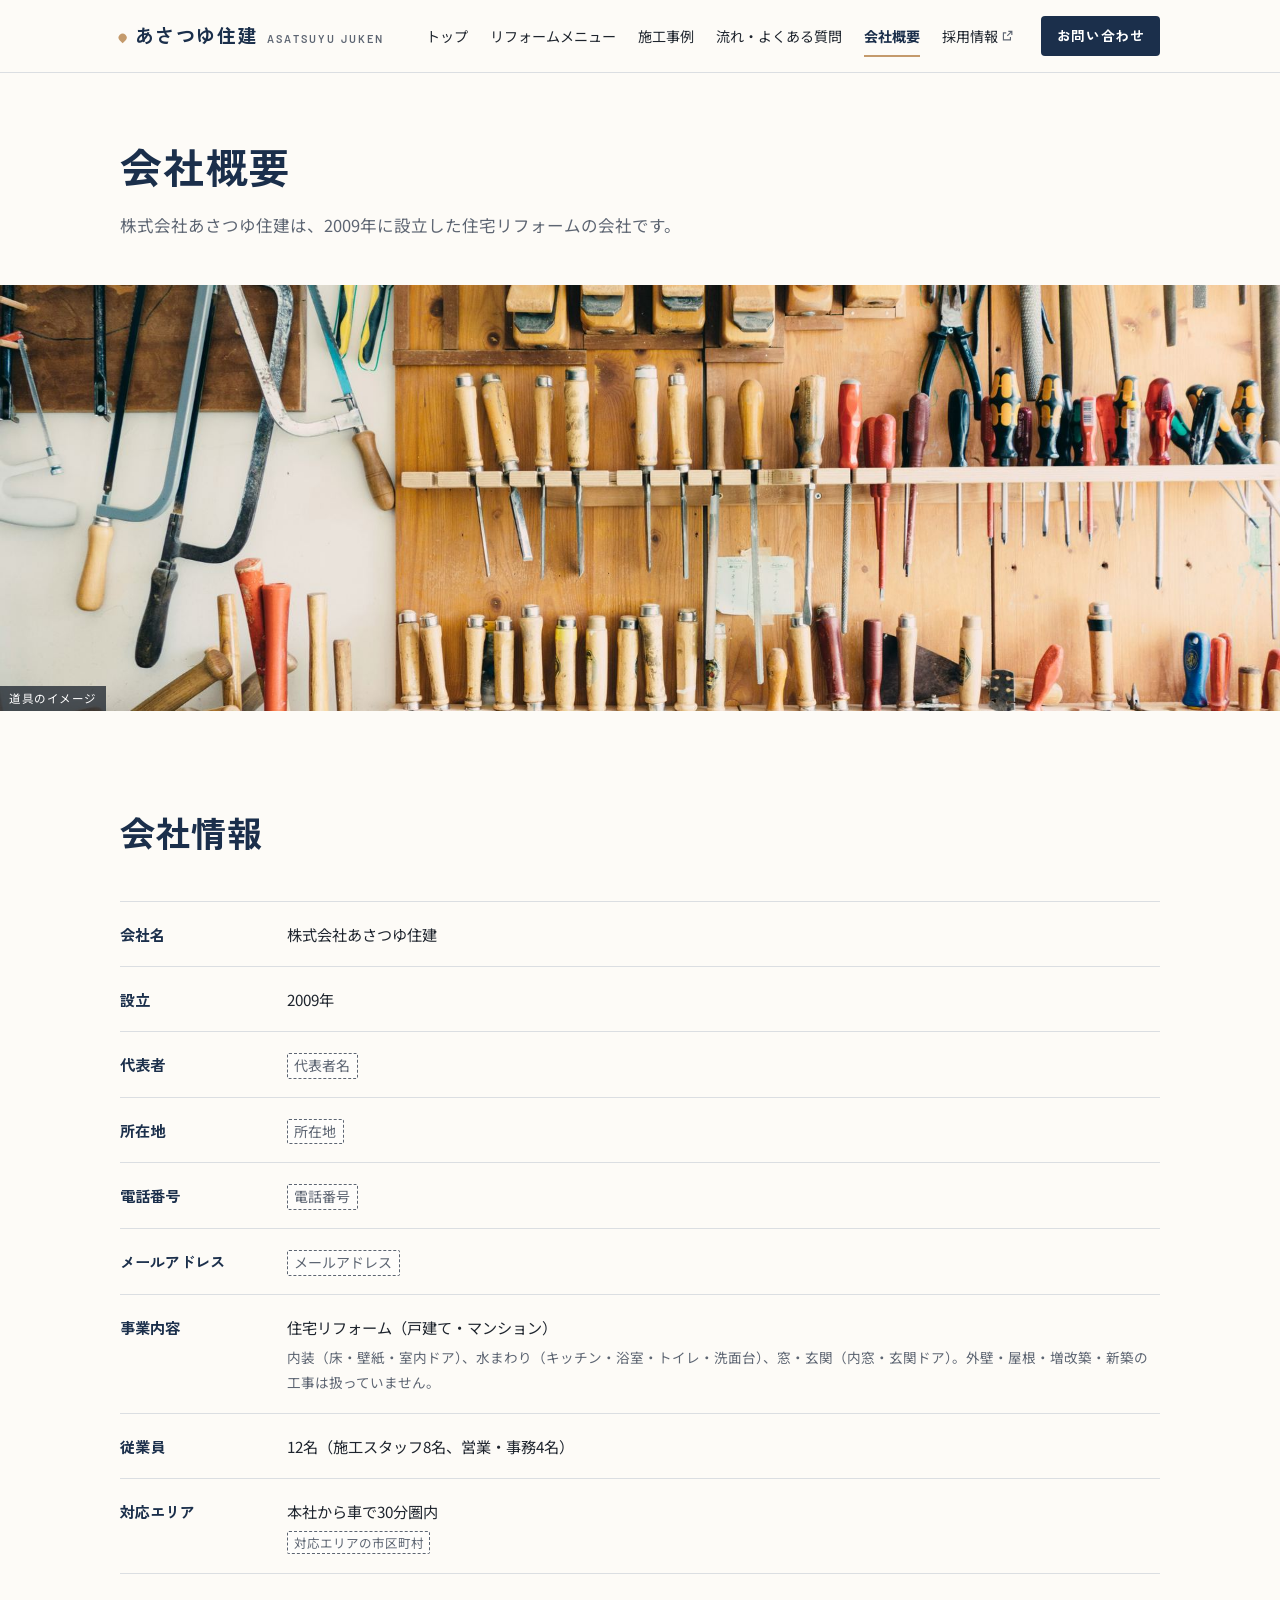
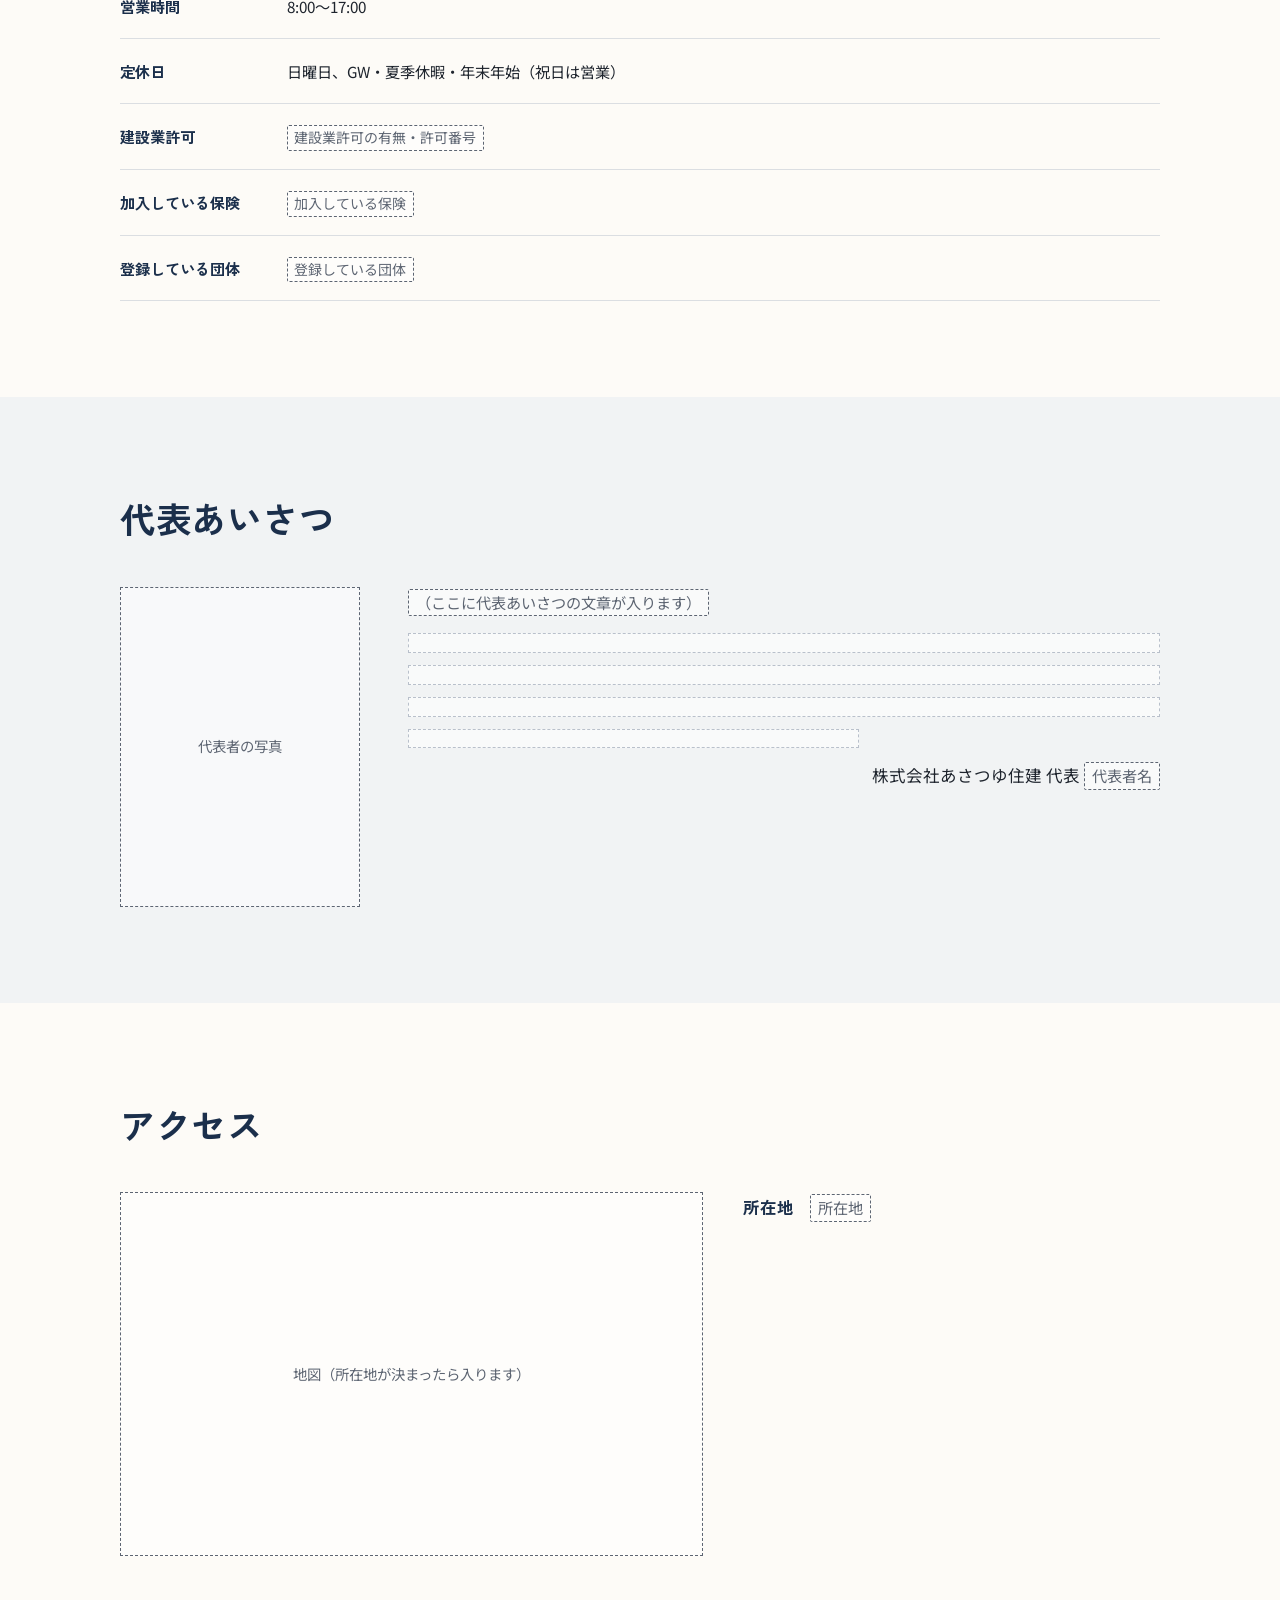
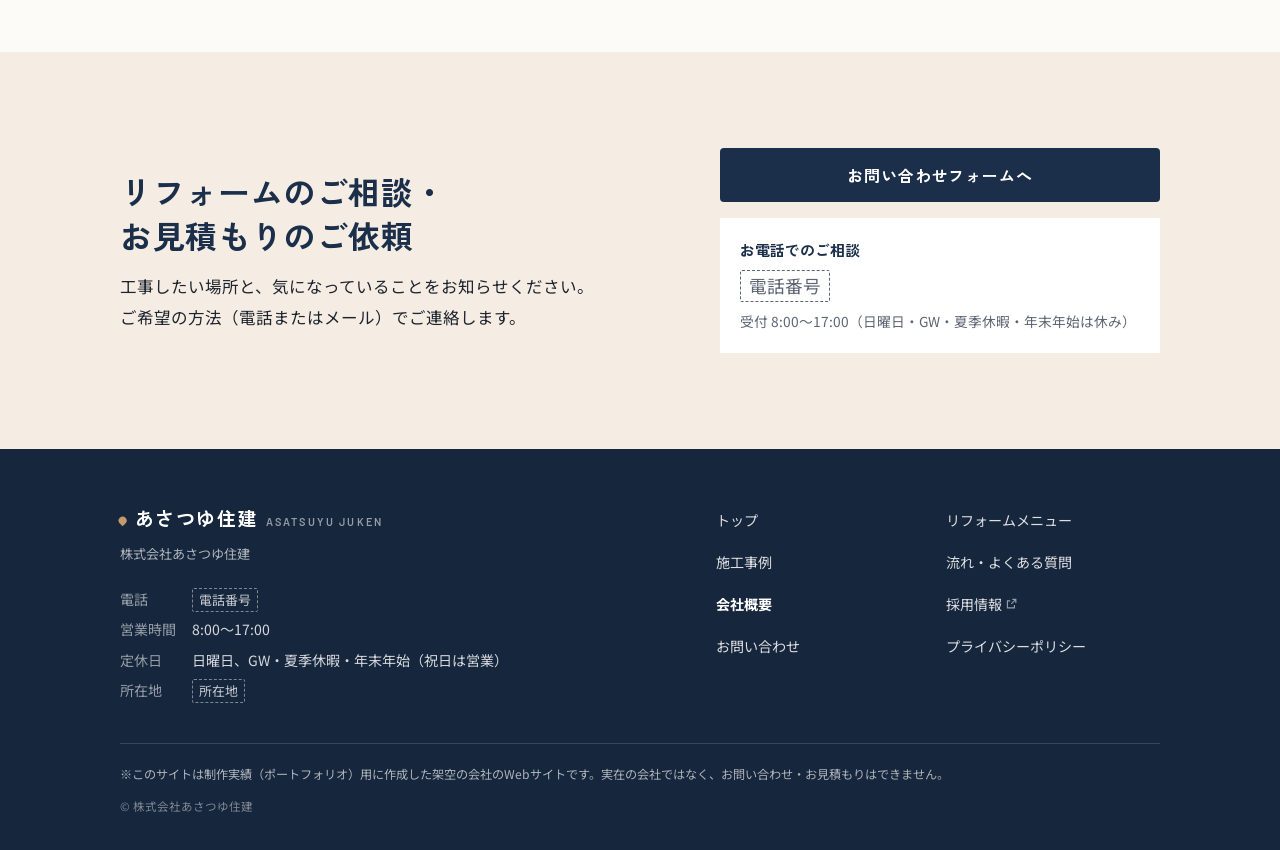
==== company.html @ 5a65a695 "あさつゆ住建 会社サイト（架空・ポートフォリオ用）を追加 7ページ（トップ・リフォームメニュー・施工事例・流れとよくある質問・会社概要・お問い合わせ・プライバシーポリシー）、共通の style.css" ====
<!DOCTYPE html>
<html lang="ja">
<head>
<meta charset="UTF-8">
<meta name="viewport" content="width=device-width, initial-scale=1">
<meta name="robots" content="noindex">
<title>会社概要｜株式会社あさつゆ住建</title>
<meta name="description" content="株式会社あさつゆ住建の会社情報、代表あいさつ、アクセスです。">
<link rel="preconnect" href="https://fonts.googleapis.com">
<link rel="preconnect" href="https://fonts.gstatic.com" crossorigin>
<link href="https://fonts.googleapis.com/css2?family=Barlow:wght@600;700&family=Noto+Sans+JP:wght@400;500;700&family=Zen+Kaku+Gothic+New:wght@700&display=swap" rel="stylesheet">
<link rel="stylesheet" href="style.css">
<script src="script.js" defer></script>
</head>
<body>
<a class="skip" href="#main">本文へ移動</a>

<!-- ===================== ヘッダー（全ページ共通） ===================== -->
<header class="header">
  <div class="header__inner">
    <a class="logo" href="index.html" aria-label="株式会社あさつゆ住建 トップページへ">
      <span class="logo__ja">あさつゆ住建</span><span class="logo__en">ASATSUYU JUKEN</span>
    </a>
    <nav class="gnav" id="gnav" aria-label="メインメニュー">
      <ul class="gnav__list">
        <li><a href="index.html">トップ</a></li>
        <li><a href="service.html">リフォームメニュー</a></li>
        <li><a href="works.html">施工事例</a></li>
        <li><a href="flow.html">流れ・よくある質問</a></li>
        <li><a href="company.html" aria-current="page">会社概要</a></li>
        <li><a href="https://tmy-adc329.github.io/asatsuyu-lp/">採用情報<span class="sr-only">（採用ページへ移動します）</span><svg class="gnav__ext" viewBox="0 0 16 16" aria-hidden="true"><path d="M9 2h5v5M14 2L7.5 8.5M12 10v4H2V4h4" fill="none" stroke="currentColor" stroke-width="1.6"/></svg></a></li>
      </ul>
    </nav>
    <a class="btn btn--navy header__cta" href="contact.html">お問い合わせ</a>
    <button class="menu-btn" type="button" aria-expanded="false" aria-controls="gnav"><span class="menu-btn__bar"></span><span class="sr-only">メニューを開く</span></button>
  </div>
</header>

<main id="main">

  <!-- ===================== ページの見出し ===================== -->
  <div class="page-head page-head--photo">
    <div class="wrap">
      <h1>会社概要</h1>
      <p class="page-head__lead">株式会社あさつゆ住建は、2009年に設立した住宅リフォームの会社です。</p>
    </div>
    <figure class="photo page-head__photo">
      <img src="images/10_tools_rack.jpg" alt="壁の棚に並んだ大工道具のイメージ" width="1920" height="1280">
      <figcaption class="photo-cap">道具のイメージ</figcaption>
    </figure>
  </div>

  <!-- ===================== 会社情報 ===================== -->
  <section class="sec" aria-labelledby="info-title">
    <div class="wrap">
      <div class="sec-head">
        <h2 id="info-title">会社情報</h2>
      </div>
      <table class="info">
        <tbody>
          <tr><th scope="row">会社名</th><td>株式会社あさつゆ住建</td></tr>
          <tr><th scope="row">設立</th><td>2009年</td></tr>
          <tr><th scope="row">代表者</th><td><!-- CLIENT: 代表者名 --><span class="ph">代表者名</span></td></tr>
          <tr><th scope="row">所在地</th><td><!-- CLIENT: 所在地 --><span class="ph">所在地</span></td></tr>
          <tr><th scope="row">電話番号</th><td><!-- CLIENT: 電話番号 --><span class="ph">電話番号</span></td></tr>
          <tr><th scope="row">メールアドレス</th><td><!-- CLIENT: メールアドレス --><span class="ph">メールアドレス</span></td></tr>
          <tr><th scope="row">事業内容</th><td>住宅リフォーム（戸建て・マンション）<small>内装（床・壁紙・室内ドア）、水まわり（キッチン・浴室・トイレ・洗面台）、窓・玄関（内窓・玄関ドア）。外壁・屋根・増改築・新築の工事は扱っていません。</small></td></tr>
          <tr><th scope="row">従業員</th><td>12名（施工スタッフ8名、営業・事務4名）</td></tr>
          <tr><th scope="row">対応エリア</th><td>本社から車で30分圏内<small><!-- CLIENT: 対応エリアの市区町村 --><span class="ph">対応エリアの市区町村</span></small></td></tr>
          <tr><th scope="row">営業時間</th><td>8:00〜17:00</td></tr>
          <tr><th scope="row">定休日</th><td>日曜日、GW・夏季休暇・年末年始（祝日は営業）</td></tr>
          <tr><th scope="row">建設業許可</th><td><!-- CLIENT: 建設業許可の有無・許可番号 --><span class="ph">建設業許可の有無・許可番号</span></td></tr>
          <tr><th scope="row">加入している保険</th><td><!-- CLIENT: 加入している保険（リフォーム瑕疵保険など） --><span class="ph">加入している保険</span></td></tr>
          <tr><th scope="row">登録している団体</th><td><!-- CLIENT: 登録している団体 --><span class="ph">登録している団体</span></td></tr>
        </tbody>
      </table>
    </div>
  </section>

  <!-- ===================== 代表あいさつ（レイアウトのみ） ===================== -->
  <section class="sec sec--soft" aria-labelledby="greet-title">
    <div class="wrap">
      <div class="sec-head">
        <h2 id="greet-title">代表あいさつ</h2>
      </div>
      <!-- CLIENT: 代表あいさつ（本人が書いた文章と、本人の許可を得た写真） -->
      <div class="greet">
        <div class="ph-block greet__photo">代表者の写真</div>
        <div>
          <p class="ph">（ここに代表あいさつの文章が入ります）</p>
          <div class="greet__text" aria-hidden="true">
            <div class="greet__line"></div>
            <div class="greet__line"></div>
            <div class="greet__line"></div>
            <div class="greet__line greet__line--short"></div>
          </div>
          <p class="greet__name">株式会社あさつゆ住建 代表 <span class="ph">代表者名</span></p>
        </div>
      </div>
    </div>
  </section>

  <!-- ===================== アクセス ===================== -->
  <section class="sec" aria-labelledby="access-title">
    <div class="wrap">
      <div class="sec-head">
        <h2 id="access-title">アクセス</h2>
      </div>
      <div class="access">
        <!-- CLIENT: 地図（Googleマップの埋め込み） -->
        <div class="ph-block access__map">地図（所在地が決まったら入ります）</div>
        <dl>
          <dt>所在地</dt><dd><!-- CLIENT: 所在地 --><span class="ph">所在地</span></dd>
        </dl>
      </div>
    </div>
  </section>

  <!-- ===================== お問い合わせの案内（共通） ===================== -->
  <section class="sec cta" aria-labelledby="cta-title">
    <div class="wrap cta__inner">
      <div>
        <h2 id="cta-title">リフォームのご相談・<br>お見積もりのご依頼</h2>
        <p class="cta__lead">工事したい場所と、気になっていることをお知らせください。ご希望の方法（電話またはメール）でご連絡します。</p>
      </div>
      <div class="cta__actions">
        <a class="btn btn--navy" href="contact.html">お問い合わせフォームへ</a>
        <div class="tel">
          <p class="tel__label">お電話でのご相談</p>
          <p class="tel__num"><!-- CLIENT: 電話番号 --><span class="ph">電話番号</span></p>
          <p class="tel__hours">受付 8:00〜17:00（日曜日・GW・夏季休暇・年末年始は休み）</p>
        </div>
      </div>
    </div>
  </section>

</main>

<!-- ===================== フッター（全ページ共通） ===================== -->
<footer class="footer">
  <div class="wrap footer__inner">
    <div>
      <a class="logo" href="index.html" aria-label="株式会社あさつゆ住建 トップページへ"><span class="logo__ja">あさつゆ住建</span><span class="logo__en">ASATSUYU JUKEN</span></a>
      <p class="footer__name">株式会社あさつゆ住建</p>
      <dl class="footer__info">
        <dt>電話</dt><dd><!-- CLIENT: 電話番号 --><span class="ph">電話番号</span></dd>
        <dt>営業時間</dt><dd>8:00〜17:00</dd>
        <dt>定休日</dt><dd>日曜日、GW・夏季休暇・年末年始（祝日は営業）</dd>
        <dt>所在地</dt><dd><!-- CLIENT: 所在地 --><span class="ph">所在地</span></dd>
      </dl>
    </div>
    <nav class="footer__nav" aria-label="サイト内のページ">
      <ul>
        <li><a href="index.html">トップ</a></li>
        <li><a href="service.html">リフォームメニュー</a></li>
        <li><a href="works.html">施工事例</a></li>
        <li><a href="flow.html">流れ・よくある質問</a></li>
        <li><a href="company.html" aria-current="page">会社概要</a></li>
        <li><a href="https://tmy-adc329.github.io/asatsuyu-lp/">採用情報<span class="sr-only">（採用ページへ移動します）</span><svg class="gnav__ext" viewBox="0 0 16 16" aria-hidden="true"><path d="M9 2h5v5M14 2L7.5 8.5M12 10v4H2V4h4" fill="none" stroke="currentColor" stroke-width="1.6"/></svg></a></li>
        <li><a href="contact.html">お問い合わせ</a></li>
        <li><a href="privacy.html">プライバシーポリシー</a></li>
      </ul>
    </nav>
    <div class="footer__bottom">
      <p class="footer__disclaimer">※このサイトは制作実績（ポートフォリオ）用に作成した架空の会社のWebサイトです。実在の会社ではなく、お問い合わせ・お見積もりはできません。</p>
      <small>&copy; 株式会社あさつゆ住建</small>
    </div>
  </div>
</footer>

</body>
</html>
---- style.css ----
@charset "UTF-8";
/* =========================================================
   株式会社あさつゆ住建 会社サイト 共通スタイル
   スマホ幅から組み、768px・1024px・1100px で広げる
   ========================================================= */

:root{
  --brand: #1b2f4b;   /* ブランドカラー（深いネイビー。採用LPと同じ） */
  --wood:  #c49a6c;   /* 木の色（アクセントに少量） */

  --brand-dark:  color-mix(in srgb, var(--brand) 80%, #000);
  --brand-soft:  color-mix(in srgb, var(--brand) 6%, #fff);
  --brand-line:  color-mix(in srgb, var(--brand) 16%, #fff);
  --wood-bg:     color-mix(in srgb, var(--wood) 14%, #fdfbf7);
  --wood-deep:   color-mix(in srgb, var(--wood) 70%, #3a2614);
  --paper: #fdfbf7;
  --ink:   #1e242d;
  --muted: #5d6572;
  --error: #b3261e;

  --font-head: "Zen Kaku Gothic New", "Hiragino Sans", "Yu Gothic", sans-serif;
  --font-body: "Noto Sans JP", "Hiragino Sans", "Yu Gothic", sans-serif;
  --font-num:  "Barlow", "Zen Kaku Gothic New", sans-serif;

  --gutter: 20px;
  --maxw: 1120px;
  --radius: 4px;
  --header-h: 64px;
}

/* ---------- 基本 ---------- */
*,*::before,*::after{box-sizing:border-box}
html{scroll-behavior:smooth;scroll-padding-top:calc(var(--header-h) + 16px)}
body{
  margin:0;background:var(--paper);color:var(--ink);
  font-family:var(--font-body);font-size:16px;line-height:1.85;
  -webkit-text-size-adjust:100%;
  word-break:auto-phrase; /* 対応ブラウザでは、言葉の途中で改行しない */
}
img{display:block;max-width:100%;height:auto}
a{color:inherit}
h1,h2,h3{font-family:var(--font-head);font-weight:700;line-height:1.4;margin:0;letter-spacing:.02em;text-wrap:balance;word-break:auto-phrase}
p{margin:0}
ul,ol{margin:0;padding:0;list-style:none}
dl,dd,figure{margin:0}
table{border-collapse:collapse;width:100%}
.wrap{width:100%;max-width:var(--maxw);margin-inline:auto;padding-inline:var(--gutter)}
.sr-only{position:absolute;width:1px;height:1px;overflow:hidden;clip:rect(0 0 0 0);white-space:nowrap}
.nowrap{white-space:nowrap}
.num{font-family:var(--font-num);font-weight:700;letter-spacing:.01em}

.skip{position:absolute;left:8px;top:-60px;z-index:100;padding:.5em 1em;background:var(--brand);color:#fff;text-decoration:none}
.skip:focus{top:8px}

/* クライアント確認待ちの箇所（画面上でも仮だと分かるように点線で囲む） */
.ph{
  display:inline-block;padding:0 .45em;border:1px dashed var(--muted);color:var(--muted);
  font-size:.92em;font-weight:400;border-radius:2px;background:rgba(255,255,255,.55);line-height:1.7
}
.ph-block{
  display:flex;align-items:center;justify-content:center;padding:20px;text-align:center;
  border:1px dashed var(--muted);color:var(--muted);background:rgba(255,255,255,.55);font-size:.9rem
}

/* 写真と「イメージ」の表示 */
.photo{position:relative;overflow:hidden;background:var(--brand-soft)}
.photo img{width:100%;height:100%;object-fit:cover}
.photo-cap{
  position:absolute;left:0;bottom:0;padding:.25em .8em;
  background:rgba(20,28,40,.72);color:#fff;font-size:.72rem;letter-spacing:.04em;line-height:1.7
}

/* ---------- ボタン・リンク ---------- */
.btn{
  display:inline-flex;align-items:center;justify-content:center;gap:.6em;
  min-height:54px;padding:.8em 1.6em;border-radius:var(--radius);
  font-family:var(--font-head);font-weight:700;font-size:1rem;letter-spacing:.06em;line-height:1.4;
  text-decoration:none;cursor:pointer;border:2px solid transparent;
  transition:background .2s,color .2s,border-color .2s;
}
.btn svg{width:18px;height:18px;flex:none}
.btn--navy{background:var(--brand);color:#fff}
.btn--navy:hover{background:var(--brand-dark)}
.btn--outline{border-color:var(--brand);color:var(--brand);background:transparent}
.btn--outline:hover{background:var(--brand-soft)}

.more{
  display:inline-flex;align-items:center;gap:.5em;
  font-family:var(--font-head);font-weight:700;color:var(--brand);text-decoration:none;
  border-bottom:1px solid currentColor;padding-bottom:2px
}
.more::after{content:"";width:.5em;height:.5em;border-top:2px solid currentColor;border-right:2px solid currentColor;transform:rotate(45deg)}
.more:hover{color:var(--wood-deep)}

a:focus-visible,button:focus-visible,summary:focus-visible{outline:2px solid var(--wood);outline-offset:3px}

/* =========================================================
   ヘッダー（全ページ共通）
   ========================================================= */
.header{position:sticky;top:0;z-index:50;background:var(--paper);border-bottom:1px solid var(--brand-line)}
.header__inner{
  display:flex;align-items:center;gap:10px;flex-wrap:wrap;
  min-height:var(--header-h);max-width:var(--maxw);margin-inline:auto;padding-inline:var(--gutter)
}
.logo{display:flex;align-items:baseline;gap:.55em;margin-right:auto;text-decoration:none;color:var(--brand)}
.logo__ja{font-family:var(--font-head);font-weight:700;font-size:1.2rem;letter-spacing:.08em;white-space:nowrap}
.logo__ja::before{
  content:"";display:inline-block;width:.42em;height:.42em;margin-right:.35em;
  border-radius:50% 50% 50% 0;transform:rotate(-45deg) translateY(-.1em);background:var(--wood)
}
.logo__en{display:none;font-family:var(--font-num);font-weight:600;font-size:.68rem;letter-spacing:.2em;color:var(--muted);white-space:nowrap}
.header__cta.btn{min-height:40px;padding:.35em 1em;font-size:.86rem;letter-spacing:.04em;white-space:nowrap}
.header__cta[aria-current="page"]{background:var(--brand-dark)}

.menu-btn{
  display:none;position:relative;width:44px;height:44px;margin-right:-8px;padding:0;
  border:0;background:transparent;color:var(--brand);cursor:pointer
}
.menu-btn__bar,.menu-btn__bar::before,.menu-btn__bar::after{
  position:absolute;left:11px;width:22px;height:2px;background:currentColor;transition:transform .2s,opacity .2s
}
.menu-btn__bar{top:21px}
.menu-btn__bar::before,.menu-btn__bar::after{content:"";left:0}
.menu-btn__bar::before{top:-7px}
.menu-btn__bar::after{top:7px}
.menu-btn[aria-expanded="true"] .menu-btn__bar{background:transparent}
.menu-btn[aria-expanded="true"] .menu-btn__bar::before{transform:translateY(7px) rotate(45deg);background:var(--brand)}
.menu-btn[aria-expanded="true"] .menu-btn__bar::after{transform:translateY(-7px) rotate(-45deg);background:var(--brand)}

/* メニュー：JavaScriptが無いときは、ロゴの下に並べて表示する */
.gnav{order:5;width:100%;padding-bottom:10px}
.gnav__list{display:flex;flex-wrap:wrap;gap:4px 18px;font-size:.9rem}
.gnav__list a{display:inline-flex;align-items:center;gap:.3em;padding:6px 0;text-decoration:none;color:var(--ink)}
.gnav__list a[aria-current="page"]{color:var(--brand);font-weight:700;box-shadow:inset 0 -2px 0 var(--wood)}
.gnav__ext{width:.8em;height:.8em;flex:none;color:var(--muted)}

/* スマホ：開閉式のメニュー */
@media (max-width:1099px){
  .js .menu-btn{display:block}
  .js .gnav{
    display:none;position:absolute;left:0;right:0;top:100%;padding:8px var(--gutter) 24px;
    background:var(--paper);border-bottom:1px solid var(--brand-line);box-shadow:0 12px 24px rgba(20,28,40,.08);
    max-height:calc(100dvh - var(--header-h));overflow-y:auto
  }
  .js .header.is-open .gnav{display:block}
  .js .gnav__list{display:block;font-size:1rem}
  .js .gnav__list li{border-bottom:1px solid var(--brand-line)}
  .js .gnav__list a{display:flex;padding:14px 4px;font-family:var(--font-head);font-weight:700;color:var(--brand)}
  .js .gnav__list a[aria-current="page"]{box-shadow:none;color:var(--wood-deep)}
}

/* =========================================================
   セクション共通
   ========================================================= */
.sec{padding-block:64px}
.sec--soft{background:var(--brand-soft)}
.sec--wood{background:var(--wood-bg)}
.sec-head{margin-bottom:32px}
.sec-head h2{font-size:clamp(1.5rem,6vw,2.2rem);color:var(--brand)}
.sec-head__lead{margin-top:.9em;color:var(--muted)}
.sec-foot{margin-top:36px}

/* 下層ページの見出し */
.page-head{padding:40px 0 36px;border-bottom:1px solid var(--brand-line)}
.page-head h1{font-size:clamp(1.75rem,7vw,2.6rem);color:var(--brand)}
.page-head__lead{margin-top:.9em;max-width:40em;color:var(--muted)}
.page-head--photo{border-bottom:0;padding-bottom:0}
.page-head__photo{margin-top:32px;aspect-ratio:16/9}


/* =========================================================
   トップページ
   ========================================================= */
/* ヒーロー */
.hero{padding-top:36px}
.hero h1{font-size:clamp(1.9rem,8.2vw,3.3rem);line-height:1.35;color:var(--brand)}
.hero__lead{margin-top:1.1em;font-size:.98rem}
.hero__cta{display:grid;gap:12px;margin-top:26px}
.hero__photo{margin-top:36px;aspect-ratio:4/3}
.hero__photo img{object-position:50% 60%}

/* できる工事（リスト） */
.cats{border-top:1px solid var(--brand-line)}
.cat{display:grid;gap:14px;padding:28px 0;border-bottom:1px solid var(--brand-line)}
.cat__photo{aspect-ratio:3/2}
.cat h3{font-size:1.35rem;color:var(--brand)}
.cat__items{margin-top:.3em;color:var(--ink)}
.cat__facts{display:grid;grid-template-columns:auto 1fr;gap:2px 16px;align-items:baseline}
.cat__facts dt{font-size:.85rem;color:var(--muted)}
.cat__facts dd{font-family:var(--font-head);font-weight:700;color:var(--brand)}
.cat__facts .num{font-size:1.25rem}
.cats-note{margin-top:20px;font-size:.88rem;color:var(--muted)}

/* 特徴（左右交互） */
.feats{display:grid;gap:56px}
.feat{display:grid;gap:20px}
.feat h3{font-size:clamp(1.2rem,5vw,1.55rem);color:var(--brand)}
.feat__body p{margin-top:.9em}
.feat__photo{aspect-ratio:3/2}
.feat__photo--wide{aspect-ratio:2/1}
.feat__area{margin-top:1em;font-size:.92rem;color:var(--muted)}
.area-map{display:flex;align-items:center;justify-content:center;padding:12px;background:var(--wood-bg)}
.area-map svg{width:100%;max-width:380px;height:auto}

/* 施工事例（トップは3件） */
.pickup{display:grid;gap:36px}

/* 流れ（短く。濃い色の面） */
.sec--navy{background:var(--brand);color:#fff}
.sec--navy .sec-head h2{color:#fff}
.sec--navy .sec-head__lead{color:rgba(255,255,255,.75)}
.sec--navy .more{color:#fff}
.sec--navy .more:hover{color:var(--wood)}
.flow-line{position:relative;display:grid;gap:0}
.flow-line li{position:relative;padding:0 0 22px 30px}
.flow-line li::before{ /* 目印の点 */
  content:"";position:absolute;left:0;top:.55em;width:12px;height:12px;border-radius:50%;
  background:var(--brand);border:2px solid var(--wood)
}
.flow-line li::after{ /* つなぐ線 */
  content:"";position:absolute;left:5px;top:1.4em;bottom:0;width:2px;background:rgba(255,255,255,.25)
}
.flow-line li:last-child::after{display:none}
.flow-line b{display:block;font-family:var(--font-head);font-size:1.05rem;line-height:1.5}
.flow-line span{display:block;margin-top:2px;font-size:.86rem;color:rgba(255,255,255,.75)}

/* 採用情報への案内 */
.recruit{display:grid;gap:20px;padding:32px 24px;border:1px solid var(--brand-line);background:#fff}
.recruit h2{font-size:clamp(1.3rem,5.4vw,1.7rem);color:var(--brand)}
.recruit p{color:var(--ink)}

/* お問い合わせの案内（下層ページ共通） */
.cta{background:var(--wood-bg)}
.cta__inner{display:grid;gap:28px}
.cta h2{font-size:clamp(1.45rem,6vw,2rem);color:var(--brand)}
.cta__lead{margin-top:.8em}
.cta__actions{display:grid;gap:16px}
.cta__actions .btn{width:100%}
.tel{padding:18px 20px;background:#fff}
.contact__side .tel{border:1px solid var(--brand-line)}
.tel__label{font-family:var(--font-head);font-weight:700;color:var(--brand);font-size:.92rem}
.tel__num{margin-top:4px;font-size:1.2rem}
.tel__hours{margin-top:6px;font-size:.86rem;color:var(--muted)}

/* =========================================================
   施工事例のカード（トップ・施工事例ページ共通）
   ========================================================= */
.case{display:grid;gap:14px;align-content:start}
.case__photo{aspect-ratio:4/3}
.case__cat{font-size:.82rem;font-weight:700;color:var(--wood-deep);letter-spacing:.06em}
.case h3{font-size:1.05rem;color:var(--brand);line-height:1.6}
.case h3 .ph{font-family:var(--font-body)}
.case__data{display:grid;grid-template-columns:auto 1fr;gap:6px 14px;align-items:baseline;font-size:.9rem}
.case__data dt{color:var(--muted);white-space:nowrap}
.case[hidden]{display:none}

/* 施工事例ページ */
.notice{margin-bottom:32px;padding:14px 18px;border:1px dashed var(--muted);color:var(--muted);font-size:.9rem;background:#fff}
.filter{display:flex;flex-wrap:wrap;gap:8px}
.filter button{
  min-height:44px;padding:.4em 1.2em;border:1px solid var(--brand-line);border-radius:999px;
  background:#fff;color:var(--brand);font:700 .92rem/1.4 var(--font-head);letter-spacing:.04em;cursor:pointer;
  transition:background .15s,border-color .15s,color .15s
}
.filter button:hover{border-color:var(--brand)}
.filter button[aria-pressed="true"]{background:var(--brand);border-color:var(--brand);color:#fff}
.filter-status{margin:14px 0 28px;font-size:.88rem;color:var(--muted)}
.case-grid{display:grid;gap:48px}

/* =========================================================
   リフォームメニュー
   ========================================================= */
.jump{display:flex;flex-wrap:wrap;gap:8px 24px;margin-top:24px}
.jump a{font-family:var(--font-head);font-weight:700;color:var(--brand);text-decoration:none;border-bottom:1px solid var(--wood)}
.jump a:hover{color:var(--wood-deep)}
.menu{display:grid;gap:24px}
.menu + .menu{margin-top:64px;padding-top:64px;border-top:1px solid var(--brand-line)}
.menu__photo{aspect-ratio:3/2}
.menu h2{font-size:clamp(1.5rem,6vw,2.1rem);color:var(--brand)}
.menu__desc{margin-top:.8em}
.menu__desc + .menu__desc{margin-top:.6em}

/* 費用の表：スマホでは工事名・工期・費用を縦に並べる */
.price{margin-top:24px;font-size:.95rem}
.price caption{text-align:left;font-size:.85rem;color:var(--muted);padding-bottom:8px}
.price thead{position:absolute;width:1px;height:1px;overflow:hidden;clip:rect(0 0 0 0)}
.price tr{display:block;padding:14px 0;border-top:1px solid var(--brand-line)}
.price tr:last-child{border-bottom:1px solid var(--brand-line)}
.price th,.price td{display:block;padding:0;text-align:left}
.price tbody th{font-family:var(--font-head);font-weight:700;color:var(--brand);font-size:1.02rem;margin-bottom:4px}
.price td::before{content:attr(data-label);display:inline-block;width:8.5em;font-size:.84rem;color:var(--muted)}
.price .num{font-size:1.15rem;color:var(--brand)}
.price .yen{font-family:var(--font-head);font-weight:700;color:var(--brand)}

.menu-notes{display:grid;gap:16px;margin-top:56px}
.menu-note{padding:20px 22px;background:var(--brand-soft)}
.menu-note h2{font-size:1.05rem;color:var(--brand);margin-bottom:.4em}

/* =========================================================
   流れ・よくある質問
   ========================================================= */
.steps{display:grid}
.step{position:relative;padding:0 0 36px 34px}
.step::before{
  content:"";position:absolute;left:0;top:.45em;width:14px;height:14px;border-radius:50%;
  background:var(--paper);border:3px solid var(--brand)
}
.step::after{content:"";position:absolute;left:6px;top:1.6em;bottom:0;width:2px;background:var(--brand-line)}
.step:last-child{padding-bottom:0}
.step:last-child::after{display:none}
.step h3{font-size:1.25rem;color:var(--brand)}
.step p{margin-top:.5em}
.step__time{display:inline-block;margin-top:.6em;padding:.1em .7em;background:var(--wood-bg);color:var(--wood-deep);font-size:.88rem;font-weight:700}
.step__photo{margin-top:16px;aspect-ratio:2/1}

.faq{display:grid;gap:12px}
.faq details{background:#fff;border:1px solid var(--brand-line)}
.faq summary{
  position:relative;display:block;padding:18px 48px 18px 18px;cursor:pointer;list-style:none;
  font-family:var(--font-head);font-weight:700;color:var(--brand);line-height:1.6
}
.faq summary::-webkit-details-marker{display:none}
.faq summary::after{
  content:"";position:absolute;right:20px;top:50%;width:9px;height:9px;margin-top:-7px;
  border-right:2px solid var(--wood-deep);border-bottom:2px solid var(--wood-deep);transform:rotate(45deg);transition:transform .2s
}
.faq details[open] summary::after{transform:rotate(-135deg);margin-top:-2px}
.faq__a{padding:0 18px 20px}
.faq__a p + p{margin-top:.6em}

/* =========================================================
   会社概要
   ========================================================= */
.info{font-size:.95rem}
.info tr{display:block;padding:14px 0;border-top:1px solid var(--brand-line)}
.info tr:last-child{border-bottom:1px solid var(--brand-line)}
.info th,.info td{display:block;padding:0;text-align:left;vertical-align:top}
.info th{font-family:var(--font-head);font-weight:700;color:var(--brand);margin-bottom:4px}
.info td small{display:block;margin-top:.3em;color:var(--muted);font-size:.85rem}

.greet{display:grid;gap:24px}
.greet__photo{aspect-ratio:3/4;max-width:260px}
.greet__text{display:grid;gap:12px;margin-top:16px}
.greet__line{height:1.2em;border:1px dashed #b9c0cb;background:rgba(255,255,255,.6)}
.greet__line--short{width:60%}
.greet__name{margin-top:12px;text-align:right}

.access{display:grid;gap:24px}
.access__map{aspect-ratio:16/10}
.access dl{display:grid;grid-template-columns:auto 1fr;gap:8px 16px}
.access dt{font-family:var(--font-head);font-weight:700;color:var(--brand)}

/* =========================================================
   お問い合わせ
   ========================================================= */
.contact{display:grid;gap:40px}
.contact__side{display:grid;gap:24px;align-content:start}
.contact__photo{aspect-ratio:4/3}
.after{padding:20px 22px;background:var(--brand-soft)}
.after h2{font-size:1.05rem;color:var(--brand)}
.after ol{margin-top:.6em;display:grid;gap:.4em;list-style:disc;padding-left:1.2em;font-size:.93rem}
.after li::marker{color:var(--wood-deep)}
.after .more{margin-top:14px;font-size:.92rem}

.form{display:grid;gap:26px;padding:28px 20px;background:#fff;border:1px solid var(--brand-line)}
.field{display:grid;gap:8px;border:0;margin:0;padding:0;min-width:0}
.field > label,.field legend{
  display:flex;align-items:center;gap:.6em;padding:0;margin-bottom:8px;
  font-family:var(--font-head);font-weight:700;color:var(--brand)
}
.req-tag,.opt-tag{font-family:var(--font-body);font-size:.7rem;font-weight:700;padding:.1em .55em;border-radius:2px;letter-spacing:.04em;line-height:1.6}
.req-tag{background:var(--brand);color:#fff}
.opt-tag{background:var(--brand-line);color:var(--brand)}
.field__hint{font-size:.82rem;color:var(--muted)}
.form input[type="text"],.form input[type="tel"],.form input[type="email"],.form textarea{
  width:100%;min-height:50px;padding:.7em .9em;border:1px solid #b9c0cb;border-radius:var(--radius);
  background:var(--paper);font:inherit;font-size:16px;color:var(--ink)
}
.form textarea{min-height:140px;resize:vertical}
.form input:focus,.form textarea:focus{outline:2px solid var(--wood);outline-offset:1px;border-color:var(--brand)}
.choices{display:grid;grid-template-columns:1fr 1fr;gap:8px}
.choices--1{grid-template-columns:1fr}
.choice{position:relative}
.choice input{position:absolute;opacity:0;width:1px;height:1px}
.choice span{
  display:flex;align-items:center;gap:.6em;min-height:48px;padding:.5em .8em;
  border:1px solid #b9c0cb;border-radius:var(--radius);background:var(--paper);cursor:pointer;line-height:1.4;font-size:.95rem
}
.choice span::before{content:"";flex:none;width:18px;height:18px;border:2px solid #9aa3b0;background:#fff}
.choice input[type="radio"] + span::before{border-radius:50%}
.choice input[type="checkbox"] + span::before{border-radius:3px}
.choice input:checked + span{border-color:var(--brand);background:var(--brand-soft)}
.choice input[type="radio"]:checked + span::before{border:6px solid var(--brand)}
.choice input[type="checkbox"]:checked + span::before{
  border-color:var(--brand);
  background:var(--brand) url("data:image/svg+xml,%3Csvg xmlns='http://www.w3.org/2000/svg' viewBox='0 0 16 16'%3E%3Cpath d='M3 8.5l3 3 7-7' fill='none' stroke='%23fff' stroke-width='2.4'/%3E%3C/svg%3E") center/12px no-repeat
}
.choice input:focus-visible + span{outline:2px solid var(--wood);outline-offset:2px}
.field__error{display:none;font-size:.85rem;font-weight:700;color:var(--error)}
.field.is-error .field__error{display:block}
.field.is-error input[type="text"],.field.is-error input[type="tel"],.field.is-error input[type="email"]{border-color:var(--error)}
.field.is-error .choice span{border-color:color-mix(in srgb, var(--error) 50%, #fff)}
.form__privacy{font-size:.88rem;color:var(--muted)}
.form__privacy a{color:var(--brand)}
.form .btn{width:100%}
.form__done{display:none;padding:14px 16px;background:var(--brand-soft);color:var(--brand);font-weight:700}
.form__done.is-show{display:block}

/* =========================================================
   プライバシーポリシー
   ========================================================= */
.sample{margin-bottom:40px;padding:16px 20px;border:2px dashed var(--muted);background:#fff;font-weight:700;color:var(--muted)}
.policy{max-width:46em}
.policy > p{margin-bottom:40px}
.policy section + section{margin-top:40px}
.policy h2{font-size:1.25rem;color:var(--brand);padding-bottom:.4em;border-bottom:1px solid var(--brand-line);margin-bottom:.8em}
.policy ul{list-style:disc;padding-left:1.3em;display:grid;gap:.3em;margin-top:.6em}
.policy dl{display:grid;grid-template-columns:auto 1fr;gap:6px 16px;margin-top:1em;padding:18px 20px;background:var(--brand-soft)}
.policy dt{font-weight:700;color:var(--brand)}

/* =========================================================
   フッター（全ページ共通・濃い色の面）
   ========================================================= */
.footer{background:var(--brand-dark);color:rgba(255,255,255,.82);padding:52px 0 32px;font-size:.88rem}
.footer__inner{display:grid;gap:36px}
.footer .logo{color:#fff}
.footer .logo__en{display:inline;color:rgba(255,255,255,.55)}
.footer__name{margin-top:6px;font-size:.82rem;color:rgba(255,255,255,.65)}
.footer__info{display:grid;grid-template-columns:auto 1fr;gap:4px 16px;margin-top:20px}
.footer__info dt{color:rgba(255,255,255,.55);white-space:nowrap}
.footer .ph{color:rgba(255,255,255,.75);border-color:rgba(255,255,255,.45);background:transparent}
.footer__nav ul{display:grid;grid-template-columns:1fr 1fr;gap:4px 16px}
.footer__nav a{display:inline-flex;align-items:center;gap:.3em;padding:6px 0;text-decoration:none;color:rgba(255,255,255,.85)}
.footer__nav a:hover{color:#fff;text-decoration:underline}
.footer__nav a[aria-current="page"]{color:#fff;font-weight:700}
.footer__nav .gnav__ext{color:rgba(255,255,255,.55)}
.footer__bottom{padding-top:20px;border-top:1px solid rgba(255,255,255,.15)}
.footer__disclaimer{font-size:.76rem;line-height:1.7;color:rgba(255,255,255,.65)}
.footer small{display:block;margin-top:12px;font-size:.72rem;color:rgba(255,255,255,.45)}

/* =========================================================
   タブレット以上（768px〜）
   ========================================================= */
@media (min-width:768px){
  :root{--gutter:40px;--header-h:72px}
  body{font-size:16.5px}
  .logo__en{display:inline}
  .sec{padding-block:96px}
  .sec-head{margin-bottom:44px}
  .page-head{padding:64px 0 48px}
  .page-head--photo{padding-bottom:0}
  .page-head__photo{aspect-ratio:3/1;margin-top:44px}

  .hero{padding-top:56px}
  .hero__cta{grid-template-columns:auto auto;justify-content:start}
  .hero__photo{aspect-ratio:2/1}

  .cat{grid-template-columns:220px 1fr;gap:6px 32px;align-items:start}
  .cat__photo{grid-row:1/5}
  .cat h3,.cat__items,.cat__facts,.cat .more{grid-column:2}
  .cat .more{justify-self:start;margin-top:8px}

  .feat{grid-template-columns:1fr 1fr;gap:48px;align-items:center}
  .feat:nth-child(even) .feat__media{order:2}

  .pickup .case{grid-template-columns:44% 1fr;column-gap:28px}
  .pickup .case__photo{grid-row:span 4;align-self:start}

  .recruit{grid-template-columns:1fr auto;align-items:center;gap:20px 48px;padding:40px 48px}
  .recruit__text{display:grid;gap:12px}

  .cta__inner{grid-template-columns:1fr 1fr;gap:48px;align-items:center}

  .case-grid{grid-template-columns:1fr 1fr;gap:64px 40px}

  .menu{grid-template-columns:4fr 7fr;gap:48px;align-items:start}
  .menu:nth-of-type(even){grid-template-columns:7fr 4fr} /* 写真を右に置くときも、写真の列を狭いほうにする */
  .menu:nth-of-type(even) .menu__photo{order:2}
  .menu__photo{aspect-ratio:4/5;position:sticky;top:calc(var(--header-h) + 24px)}
  .menu-notes{grid-template-columns:1fr 1fr}

  .price thead{position:static;width:auto;height:auto;overflow:visible;clip:auto}
  .price tr{display:table-row;padding:0;border:0}
  .price th,.price td{display:table-cell;padding:14px 12px;border-bottom:1px solid var(--brand-line);vertical-align:baseline}
  .price thead th{font-size:.82rem;font-weight:400;color:var(--muted);border-bottom:2px solid var(--brand);white-space:nowrap}
  .price td{white-space:nowrap}
  .price td::before{display:none}
  .price tbody th{margin:0;font-size:1rem}
  .price th:first-child{padding-left:0}
  .price td:last-child,.price thead th:last-child{text-align:right;padding-right:0}

  .step__photo{max-width:560px}

  .info tr{display:table-row;padding:0;border:0}
  .info th,.info td{display:table-cell;padding:18px 0;border-top:1px solid var(--brand-line)}
  .info tr:last-child th,.info tr:last-child td{border-bottom:1px solid var(--brand-line)}
  .info th{width:11em;padding-right:24px}

  .greet{grid-template-columns:240px 1fr;gap:48px;align-items:start}
  .access{grid-template-columns:7fr 5fr;gap:40px;align-items:start}

  .form{padding:40px 44px}
  .choices{grid-template-columns:repeat(3,1fr)}
  .choices--2{grid-template-columns:1fr 1fr}
  .choices--1{grid-template-columns:1fr}
  .form .btn{width:auto;min-width:280px;justify-self:start}

  .footer__inner{grid-template-columns:1fr 1fr;gap:40px}
  .footer__bottom{grid-column:1/-1}
}

/* =========================================================
   デスクトップ（1024px〜）
   ========================================================= */
@media (min-width:1024px){
  .hero__top{display:grid;grid-template-columns:7fr 5fr;gap:56px;align-items:end}
  .hero h1{font-size:clamp(2.4rem,3.6vw,3.2rem)}
  .hero__lead{margin-top:0}
  .hero__cta{grid-template-columns:1fr}
  .hero__photo{aspect-ratio:auto;height:min(52vw,540px);margin-top:48px}

  .cat{grid-template-columns:240px 1fr 210px 210px;grid-template-rows:auto auto;gap:4px 40px}
  .cat__photo{grid-row:1/3}
  .cat h3{grid-column:2;align-self:end}
  .cat__items{grid-column:2;align-self:start}
  .cat__facts{grid-column:3;grid-row:1/3;align-self:center}
  .cat .more{grid-column:4;grid-row:1/3;align-self:center;justify-self:end;margin-top:0}

  .pickup{grid-template-columns:7fr 5fr;gap:40px}
  .pickup .case:first-child{grid-row:span 2;grid-template-columns:1fr}
  .pickup .case:first-child .case__photo{grid-row:auto;aspect-ratio:3/2}
  .pickup .case:not(:first-child){column-gap:20px}

  .feats{gap:88px}
  .feat{gap:72px}

  .flow-line{grid-template-columns:repeat(7,1fr);gap:0 16px}
  .flow-line li{padding:28px 0 0}
  .flow-line b{font-size:.98rem}
  .flow-line span{font-size:.8rem}
  .flow-line li::before{top:0}
  .flow-line li::after{left:14px;right:-16px;top:5px;bottom:auto;width:auto;height:2px}

  .cta__inner{grid-template-columns:6fr 5fr;gap:72px}

  .steps-wrap{display:grid;grid-template-columns:7fr 4fr;gap:72px;align-items:start}
  .steps-wrap__photo{display:block;position:sticky;top:calc(var(--header-h) + 32px);aspect-ratio:2/3}

  .faq-wrap{display:grid;grid-template-columns:4fr 8fr;gap:64px;align-items:start}
  .faq-wrap .sec-head{position:sticky;top:calc(var(--header-h) + 32px)}

  .contact{grid-template-columns:7fr 4fr;gap:56px;align-items:start}
  .contact__side{position:sticky;top:calc(var(--header-h) + 24px)}

  .footer__inner{grid-template-columns:5fr 4fr}
}

/* 横並びのメニュー（1100px〜） */
@media (min-width:1100px){
  .header__inner{flex-wrap:nowrap;gap:28px}
  .gnav{order:0;width:auto;padding:0}
  .gnav__list{flex-wrap:nowrap;gap:22px;font-size:.88rem}
  .gnav__list a{padding:8px 0;white-space:nowrap}
}
@media (min-width:1100px) and (max-width:1279px){
  .header .logo__en{display:none} /* メニューが入りきるように、英字のロゴを省く */
}

/* 流れの横の写真はPC幅だけ（スマホでは縦に長くなるので省く） */
@media (max-width:1023px){
  .steps-wrap__photo{display:none}
}

@media (prefers-reduced-motion:reduce){
  html{scroll-behavior:auto}
  *{transition:none !important}
}
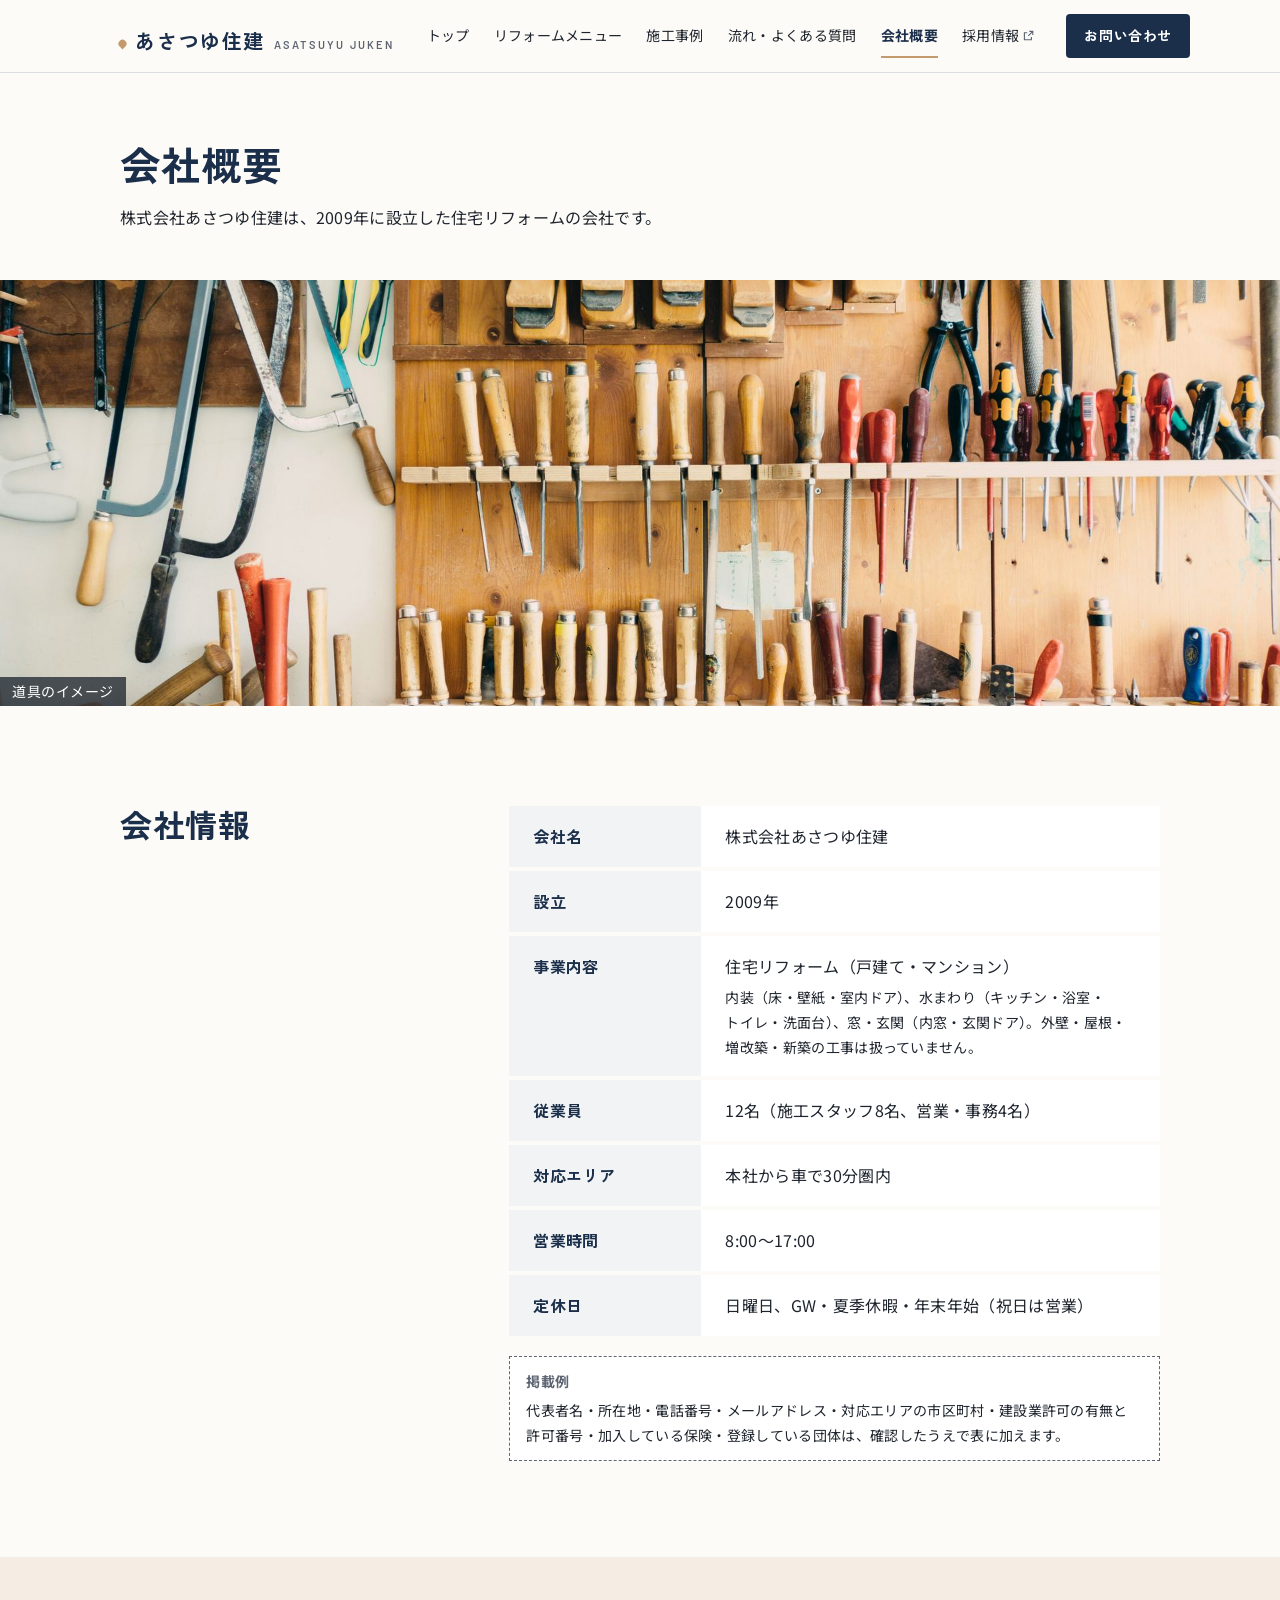
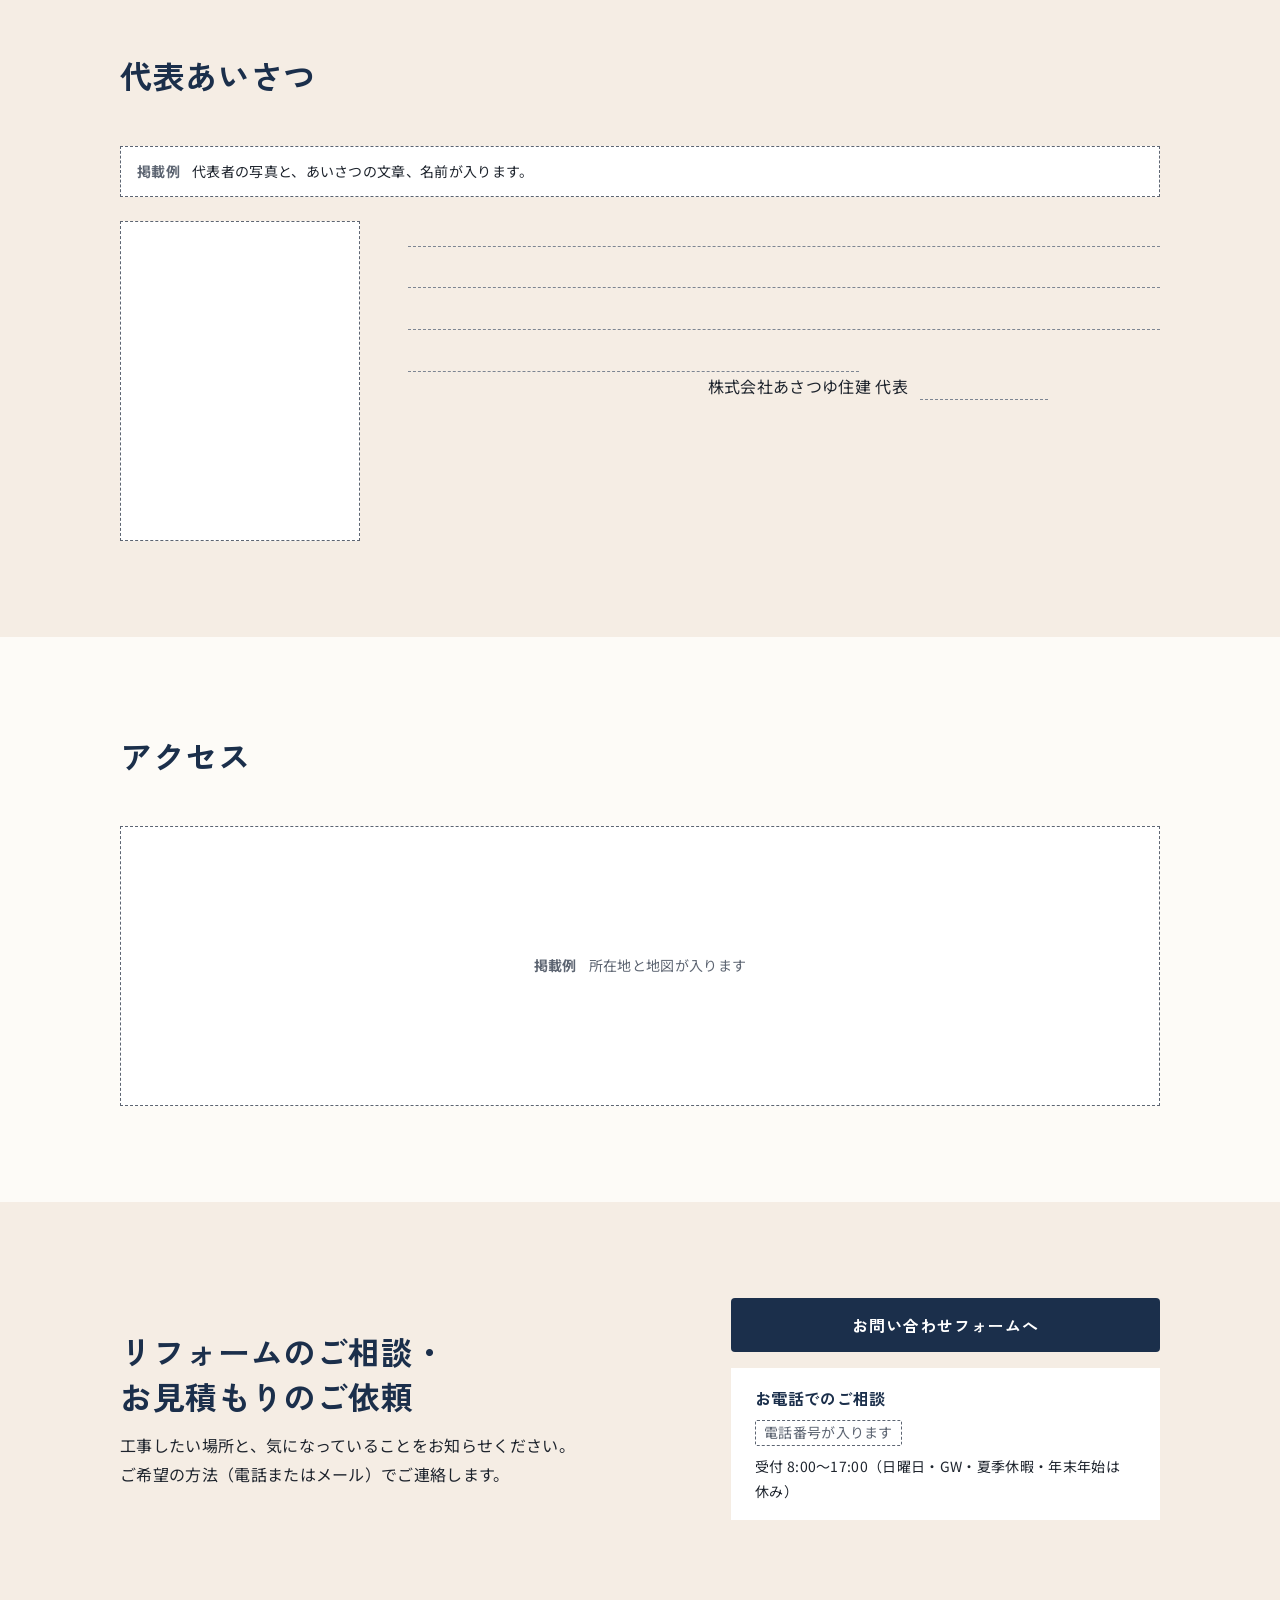
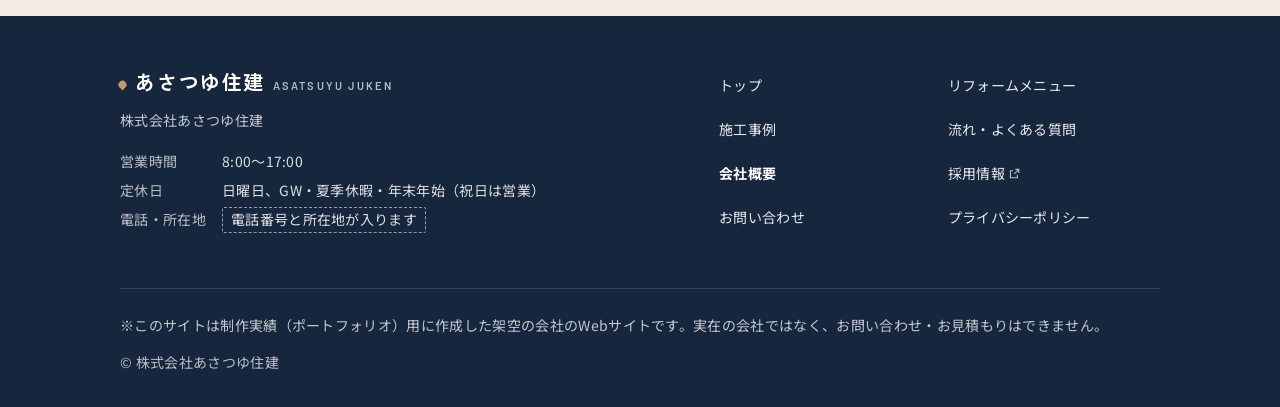
==== commit f3a90527: "見せ方を足す：主役のヒーロー、早い位置の工期と費用、セクションごとの変化、仮表示の整理 - トップのヒーローを窓を取り付ける写真（01）の全幅にし、文字とお問い合わせボタンの面を重ねる - ヒーロー直" ====
--- a/company.html
+++ b/company.html
@@ -8,7 +8,7 @@
 <meta name="description" content="株式会社あさつゆ住建の会社情報、代表あいさつ、アクセスです。">
 <link rel="preconnect" href="https://fonts.googleapis.com">
 <link rel="preconnect" href="https://fonts.gstatic.com" crossorigin>
-<link href="https://fonts.googleapis.com/css2?family=Barlow:wght@600;700&family=Noto+Sans+JP:wght@400;500;700&family=Zen+Kaku+Gothic+New:wght@700&display=swap" rel="stylesheet">
+<link href="https://fonts.googleapis.com/css2?family=Barlow:wght@600;700&family=Noto+Sans+JP:wght@400;700&family=Zen+Kaku+Gothic+New:wght@700&display=swap" rel="stylesheet">
 <link rel="stylesheet" href="style.css">
 <script src="script.js" defer></script>
 </head>
@@ -45,56 +45,60 @@
       <p class="page-head__lead">株式会社あさつゆ住建は、2009年に設立した住宅リフォームの会社です。</p>
     </div>
     <figure class="photo page-head__photo">
-      <img src="images/10_tools_rack.jpg" alt="壁の棚に並んだ大工道具のイメージ" width="1920" height="1280">
+      <img src="images/10_tools_rack.jpg" alt="壁の棚に並んだ大工道具のイメージ" width="1920" height="1280" fetchpriority="high">
       <figcaption class="photo-cap">道具のイメージ</figcaption>
     </figure>
   </div>
 
   <!-- ===================== 会社情報 ===================== -->
   <section class="sec" aria-labelledby="info-title">
-    <div class="wrap">
+    <div class="wrap info-wrap">
       <div class="sec-head">
         <h2 id="info-title">会社情報</h2>
       </div>
-      <table class="info">
-        <tbody>
-          <tr><th scope="row">会社名</th><td>株式会社あさつゆ住建</td></tr>
-          <tr><th scope="row">設立</th><td>2009年</td></tr>
-          <tr><th scope="row">代表者</th><td><!-- CLIENT: 代表者名 --><span class="ph">代表者名</span></td></tr>
-          <tr><th scope="row">所在地</th><td><!-- CLIENT: 所在地 --><span class="ph">所在地</span></td></tr>
-          <tr><th scope="row">電話番号</th><td><!-- CLIENT: 電話番号 --><span class="ph">電話番号</span></td></tr>
-          <tr><th scope="row">メールアドレス</th><td><!-- CLIENT: メールアドレス --><span class="ph">メールアドレス</span></td></tr>
-          <tr><th scope="row">事業内容</th><td>住宅リフォーム（戸建て・マンション）<small>内装（床・壁紙・室内ドア）、水まわり（キッチン・浴室・トイレ・洗面台）、窓・玄関（内窓・玄関ドア）。外壁・屋根・増改築・新築の工事は扱っていません。</small></td></tr>
-          <tr><th scope="row">従業員</th><td>12名（施工スタッフ8名、営業・事務4名）</td></tr>
-          <tr><th scope="row">対応エリア</th><td>本社から車で30分圏内<small><!-- CLIENT: 対応エリアの市区町村 --><span class="ph">対応エリアの市区町村</span></small></td></tr>
-          <tr><th scope="row">営業時間</th><td>8:00〜17:00</td></tr>
-          <tr><th scope="row">定休日</th><td>日曜日、GW・夏季休暇・年末年始（祝日は営業）</td></tr>
-          <tr><th scope="row">建設業許可</th><td><!-- CLIENT: 建設業許可の有無・許可番号 --><span class="ph">建設業許可の有無・許可番号</span></td></tr>
-          <tr><th scope="row">加入している保険</th><td><!-- CLIENT: 加入している保険（リフォーム瑕疵保険など） --><span class="ph">加入している保険</span></td></tr>
-          <tr><th scope="row">登録している団体</th><td><!-- CLIENT: 登録している団体 --><span class="ph">登録している団体</span></td></tr>
-        </tbody>
-      </table>
+      <div>
+        <table class="info">
+          <tbody>
+            <tr><th scope="row">会社名</th><td>株式会社あさつゆ住建</td></tr>
+            <tr><th scope="row">設立</th><td>2009年</td></tr>
+            <!-- CLIENT: 代表者名 -->
+            <!-- CLIENT: 所在地 -->
+            <!-- CLIENT: 電話番号 -->
+            <!-- CLIENT: メールアドレス -->
+            <tr><th scope="row">事業内容</th><td>住宅リフォーム（戸建て・マンション）<small>内装（床・壁紙・室内ドア）、水まわり（キッチン・浴室・トイレ・洗面台）、窓・玄関（内窓・玄関ドア）。外壁・屋根・増改築・新築の工事は扱っていません。</small></td></tr>
+            <tr><th scope="row">従業員</th><td>12名（施工スタッフ8名、営業・事務4名）</td></tr>
+            <!-- CLIENT: 対応エリアの市区町村 -->
+            <tr><th scope="row">対応エリア</th><td>本社から車で30分圏内</td></tr>
+            <tr><th scope="row">営業時間</th><td>8:00〜17:00</td></tr>
+            <tr><th scope="row">定休日</th><td>日曜日、GW・夏季休暇・年末年始（祝日は営業）</td></tr>
+            <!-- CLIENT: 建設業許可の有無・許可番号 -->
+            <!-- CLIENT: 加入している保険（リフォーム瑕疵保険など） -->
+            <!-- CLIENT: 登録している団体 -->
+          </tbody>
+        </table>
+        <p class="sample-note"><span class="sample-note__tag">掲載例</span>代表者名・所在地・電話番号・メールアドレス・対応エリアの市区町村・建設業許可の有無と許可番号・加入している保険・登録している団体は、確認したうえで表に加えます。</p>
+      </div>
     </div>
   </section>
 
   <!-- ===================== 代表あいさつ（レイアウトのみ） ===================== -->
-  <section class="sec sec--soft" aria-labelledby="greet-title">
+  <section class="sec sec--wood" aria-labelledby="greet-title">
     <div class="wrap">
       <div class="sec-head">
         <h2 id="greet-title">代表あいさつ</h2>
       </div>
       <!-- CLIENT: 代表あいさつ（本人が書いた文章と、本人の許可を得た写真） -->
-      <div class="greet">
-        <div class="ph-block greet__photo">代表者の写真</div>
+      <p class="sample-note"><span class="sample-note__tag">掲載例</span>代表者の写真と、あいさつの文章、名前が入ります。</p>
+      <div class="greet" aria-hidden="true">
+        <div class="ph-block greet__photo"></div>
         <div>
-          <p class="ph">（ここに代表あいさつの文章が入ります）</p>
-          <div class="greet__text" aria-hidden="true">
-            <div class="greet__line"></div>
-            <div class="greet__line"></div>
-            <div class="greet__line"></div>
-            <div class="greet__line greet__line--short"></div>
+          <div class="greet__text">
+            <span class="blank"></span>
+            <span class="blank"></span>
+            <span class="blank"></span>
+            <span class="blank"></span>
           </div>
-          <p class="greet__name">株式会社あさつゆ住建 代表 <span class="ph">代表者名</span></p>
+          <p class="greet__name">株式会社あさつゆ住建 代表<span class="blank"></span></p>
         </div>
       </div>
     </div>
@@ -106,13 +110,9 @@
       <div class="sec-head">
         <h2 id="access-title">アクセス</h2>
       </div>
-      <div class="access">
-        <!-- CLIENT: 地図（Googleマップの埋め込み） -->
-        <div class="ph-block access__map">地図（所在地が決まったら入ります）</div>
-        <dl>
-          <dt>所在地</dt><dd><!-- CLIENT: 所在地 --><span class="ph">所在地</span></dd>
-        </dl>
-      </div>
+      <!-- CLIENT: 地図（Googleマップの埋め込み） -->
+      <!-- CLIENT: 所在地 -->
+      <div class="ph-block access__map"><p><span class="sample-note__tag">掲載例</span>所在地と地図が入ります</p></div>
     </div>
   </section>
 
@@ -120,20 +120,19 @@
   <section class="sec cta" aria-labelledby="cta-title">
     <div class="wrap cta__inner">
       <div>
-        <h2 id="cta-title">リフォームのご相談・<br>お見積もりのご依頼</h2>
+        <h2 id="cta-title">リフォームのご相談・<wbr>お見積もりのご依頼</h2>
         <p class="cta__lead">工事したい場所と、気になっていることをお知らせください。ご希望の方法（電話またはメール）でご連絡します。</p>
       </div>
       <div class="cta__actions">
         <a class="btn btn--navy" href="contact.html">お問い合わせフォームへ</a>
         <div class="tel">
           <p class="tel__label">お電話でのご相談</p>
-          <p class="tel__num"><!-- CLIENT: 電話番号 --><span class="ph">電話番号</span></p>
+          <p class="tel__num"><!-- CLIENT: 電話番号 --><span class="ph">電話番号が入ります</span></p>
           <p class="tel__hours">受付 8:00〜17:00（日曜日・GW・夏季休暇・年末年始は休み）</p>
         </div>
       </div>
     </div>
   </section>
-
 </main>
 
 <!-- ===================== フッター（全ページ共通） ===================== -->
@@ -143,10 +142,9 @@
       <a class="logo" href="index.html" aria-label="株式会社あさつゆ住建 トップページへ"><span class="logo__ja">あさつゆ住建</span><span class="logo__en">ASATSUYU JUKEN</span></a>
       <p class="footer__name">株式会社あさつゆ住建</p>
       <dl class="footer__info">
-        <dt>電話</dt><dd><!-- CLIENT: 電話番号 --><span class="ph">電話番号</span></dd>
         <dt>営業時間</dt><dd>8:00〜17:00</dd>
         <dt>定休日</dt><dd>日曜日、GW・夏季休暇・年末年始（祝日は営業）</dd>
-        <dt>所在地</dt><dd><!-- CLIENT: 所在地 --><span class="ph">所在地</span></dd>
+        <dt>電話・所在地</dt><dd><!-- CLIENT: 電話番号 --><!-- CLIENT: 所在地 --><span class="ph">電話番号と所在地が入ります</span></dd>
       </dl>
     </div>
     <nav class="footer__nav" aria-label="サイト内のページ">
--- a/style.css
+++ b/style.css
@@ -5,6 +5,7 @@
    ========================================================= */
 
 :root{
+  /* ---------- 色（ブランドカラーはここ1か所） ---------- */
   --brand: #1b2f4b;   /* ブランドカラー（深いネイビー。採用LPと同じ） */
   --wood:  #c49a6c;   /* 木の色（アクセントに少量） */
 
@@ -12,16 +13,43 @@
   --brand-soft:  color-mix(in srgb, var(--brand) 6%, #fff);
   --brand-line:  color-mix(in srgb, var(--brand) 16%, #fff);
   --wood-bg:     color-mix(in srgb, var(--wood) 14%, #fdfbf7);
-  --wood-deep:   color-mix(in srgb, var(--wood) 70%, #3a2614);
+  --wood-deep:   color-mix(in srgb, var(--wood) 50%, #3a2614); /* 木の色の文字・フォーカス表示（背景に対して4.5:1以上） */
   --paper: #fdfbf7;
   --ink:   #1e242d;
   --muted: #5d6572;
+  --field-line: #7d8592; /* 入力欄・選択肢の枠（3:1以上） */
   --error: #b3261e;
-
-  --font-head: "Zen Kaku Gothic New", "Hiragino Sans", "Yu Gothic", sans-serif;
-  --font-body: "Noto Sans JP", "Hiragino Sans", "Yu Gothic", sans-serif;
+  --focus: var(--wood-deep);
+
+  /* ---------- 書体 ---------- */
+  --font-head: "Zen Kaku Gothic New", "Hiragino Sans", "Hiragino Kaku Gothic ProN", sans-serif;
+  --font-body: "Noto Sans JP", "Hiragino Sans", "Hiragino Kaku Gothic ProN", sans-serif;
   --font-num:  "Barlow", "Zen Kaku Gothic New", sans-serif;
 
+  /* ---------- 文字サイズの段階 ---------- */
+  --fs-sm:  .875rem;  /* 14px 注記・ラベル・フッター */
+  --fs-base: 1rem;    /* 16px 本文 */
+  --fs-md:  1.125rem; /* 18px */
+  --fs-lg:  1.25rem;  /* 20px h3 */
+  --fs-xl:  1.5rem;   /* 24px h2（スマホ） */
+  --fs-2xl: 1.75rem;  /* 28px h1（スマホ） */
+  --fs-3xl: 2rem;     /* 32px h2（PC） */
+  --fs-4xl: 2.5rem;   /* 40px h1（PC） */
+  --fs-hero: 2.75rem; /* 44px トップの h1（PC） */
+
+  /* ---------- 余白の段階 ---------- */
+  --sp-1: 4px;
+  --sp-2: 8px;
+  --sp-3: 12px;
+  --sp-4: 16px;
+  --sp-5: 24px;
+  --sp-6: 32px;
+  --sp-7: 48px;
+  --sp-8: 64px;
+  --sp-9: 96px;
+  --sp-10: 120px;
+
+  --sec-pad: var(--sp-8);  /* セクションの上下 */
   --gutter: 20px;
   --maxw: 1120px;
   --radius: 4px;
@@ -30,17 +58,24 @@
 
 /* ---------- 基本 ---------- */
 *,*::before,*::after{box-sizing:border-box}
-html{scroll-behavior:smooth;scroll-padding-top:calc(var(--header-h) + 16px)}
+html{scroll-behavior:smooth;scroll-padding-top:calc(var(--header-h) + var(--sp-4))}
 body{
   margin:0;background:var(--paper);color:var(--ink);
-  font-family:var(--font-body);font-size:16px;line-height:1.85;
+  font-family:var(--font-body);font-size:var(--fs-base);line-height:1.8;letter-spacing:.02em;
   -webkit-text-size-adjust:100%;
   word-break:auto-phrase; /* 対応ブラウザでは、言葉の途中で改行しない */
 }
 img{display:block;max-width:100%;height:auto}
 a{color:inherit}
-h1,h2,h3{font-family:var(--font-head);font-weight:700;line-height:1.4;margin:0;letter-spacing:.02em;text-wrap:balance;word-break:auto-phrase}
+h1,h2,h3{
+  font-family:var(--font-head);font-weight:700;line-height:1.4;margin:0;letter-spacing:.02em;
+  word-break:keep-all;overflow-wrap:anywhere
+}
+@supports (word-break:auto-phrase){
+  h1,h2,h3{word-break:auto-phrase;text-wrap:balance}
+}
 p{margin:0}
+main p{max-width:40em}
 ul,ol{margin:0;padding:0;list-style:none}
 dl,dd,figure{margin:0}
 table{border-collapse:collapse;width:100%}
@@ -49,32 +84,47 @@
 .nowrap{white-space:nowrap}
 .num{font-family:var(--font-num);font-weight:700;letter-spacing:.01em}
 
-.skip{position:absolute;left:8px;top:-60px;z-index:100;padding:.5em 1em;background:var(--brand);color:#fff;text-decoration:none}
-.skip:focus{top:8px}
-
-/* クライアント確認待ちの箇所（画面上でも仮だと分かるように点線で囲む） */
+.skip{position:absolute;left:var(--sp-2);top:-60px;z-index:100;padding:var(--sp-2) var(--sp-4);background:var(--brand);color:#fff;text-decoration:none}
+.skip:focus{top:var(--sp-2)}
+
+a:focus-visible,button:focus-visible,summary:focus-visible{outline:2px solid var(--focus);outline-offset:3px}
+.sec--navy,.footer{--focus:var(--wood)}
+
+/* ---------- 仮表示（CLIENT コメントとセット） ---------- */
+/* 1か所だけの仮の値 */
 .ph{
-  display:inline-block;padding:0 .45em;border:1px dashed var(--muted);color:var(--muted);
-  font-size:.92em;font-weight:400;border-radius:2px;background:rgba(255,255,255,.55);line-height:1.7
-}
+  display:inline-block;padding:0 var(--sp-2);border:1px dashed var(--muted);border-radius:2px;
+  background:#fff;color:var(--muted);font-size:var(--fs-sm);font-weight:400;line-height:1.7
+}
+/* セクションごとに1つにまとめた「掲載例」の注記 */
+.sample-note{
+  display:flex;flex-wrap:wrap;align-items:baseline;gap:var(--sp-1) var(--sp-3);
+  padding:var(--sp-3) var(--sp-4);border:1px dashed var(--muted);background:#fff;
+  font-size:var(--fs-sm);color:var(--ink)
+}
+main .sample-note{max-width:none}
+.sample-note__tag{flex:none;font-weight:700;color:var(--muted)}
+/* 写真・地図などが入る枠 */
 .ph-block{
-  display:flex;align-items:center;justify-content:center;padding:20px;text-align:center;
-  border:1px dashed var(--muted);color:var(--muted);background:rgba(255,255,255,.55);font-size:.9rem
-}
-
-/* 写真と「イメージ」の表示 */
+  display:flex;align-items:center;justify-content:center;padding:var(--sp-5);text-align:center;
+  border:1px dashed var(--muted);background:#fff;color:var(--muted);font-size:var(--fs-sm)
+}
+/* 文字が入る欄（見本の線） */
+.blank{display:block;min-height:1.6em;border-bottom:1px dashed var(--field-line)}
+
+/* ---------- 写真と「イメージ」の表示 ---------- */
 .photo{position:relative;overflow:hidden;background:var(--brand-soft)}
 .photo img{width:100%;height:100%;object-fit:cover}
 .photo-cap{
-  position:absolute;left:0;bottom:0;padding:.25em .8em;
-  background:rgba(20,28,40,.72);color:#fff;font-size:.72rem;letter-spacing:.04em;line-height:1.7
+  position:absolute;left:0;bottom:0;padding:var(--sp-1) var(--sp-3);
+  background:rgba(20,28,40,.72);color:#fff;font-size:var(--fs-sm);letter-spacing:.04em;line-height:1.5
 }
 
 /* ---------- ボタン・リンク ---------- */
 .btn{
-  display:inline-flex;align-items:center;justify-content:center;gap:.6em;
-  min-height:54px;padding:.8em 1.6em;border-radius:var(--radius);
-  font-family:var(--font-head);font-weight:700;font-size:1rem;letter-spacing:.06em;line-height:1.4;
+  display:inline-flex;align-items:center;justify-content:center;gap:var(--sp-2);
+  min-height:54px;padding:var(--sp-3) var(--sp-5);border-radius:var(--radius);
+  font-family:var(--font-head);font-weight:700;font-size:var(--fs-base);letter-spacing:.06em;line-height:1.4;
   text-decoration:none;cursor:pointer;border:2px solid transparent;
   transition:background .2s,color .2s,border-color .2s;
 }
@@ -84,32 +134,31 @@
 .btn--outline{border-color:var(--brand);color:var(--brand);background:transparent}
 .btn--outline:hover{background:var(--brand-soft)}
 
+/* 3番目に大事な行き先（文字のリンク） */
 .more{
-  display:inline-flex;align-items:center;gap:.5em;
-  font-family:var(--font-head);font-weight:700;color:var(--brand);text-decoration:none;
-  border-bottom:1px solid currentColor;padding-bottom:2px
-}
-.more::after{content:"";width:.5em;height:.5em;border-top:2px solid currentColor;border-right:2px solid currentColor;transform:rotate(45deg)}
+  display:inline-flex;align-items:center;gap:var(--sp-2);min-height:44px;
+  font-family:var(--font-head);font-weight:700;color:var(--brand);
+  text-decoration:underline;text-decoration-thickness:1px;text-underline-offset:6px
+}
+.more::after{content:"";flex:none;width:.5em;height:.5em;border-top:2px solid currentColor;border-right:2px solid currentColor;transform:rotate(45deg)}
 .more:hover{color:var(--wood-deep)}
-
-a:focus-visible,button:focus-visible,summary:focus-visible{outline:2px solid var(--wood);outline-offset:3px}
 
 /* =========================================================
    ヘッダー（全ページ共通）
    ========================================================= */
 .header{position:sticky;top:0;z-index:50;background:var(--paper);border-bottom:1px solid var(--brand-line)}
 .header__inner{
-  display:flex;align-items:center;gap:10px;flex-wrap:wrap;
+  display:flex;align-items:center;gap:var(--sp-3);flex-wrap:wrap;
   min-height:var(--header-h);max-width:var(--maxw);margin-inline:auto;padding-inline:var(--gutter)
 }
-.logo{display:flex;align-items:baseline;gap:.55em;margin-right:auto;text-decoration:none;color:var(--brand)}
-.logo__ja{font-family:var(--font-head);font-weight:700;font-size:1.2rem;letter-spacing:.08em;white-space:nowrap}
+.logo{display:flex;align-items:baseline;gap:.55em;min-height:44px;padding-top:10px;margin-right:auto;text-decoration:none;color:var(--brand)}
+.logo__ja{font-family:var(--font-head);font-weight:700;font-size:var(--fs-lg);letter-spacing:.08em;white-space:nowrap}
 .logo__ja::before{
   content:"";display:inline-block;width:.42em;height:.42em;margin-right:.35em;
   border-radius:50% 50% 50% 0;transform:rotate(-45deg) translateY(-.1em);background:var(--wood)
 }
-.logo__en{display:none;font-family:var(--font-num);font-weight:600;font-size:.68rem;letter-spacing:.2em;color:var(--muted);white-space:nowrap}
-.header__cta.btn{min-height:40px;padding:.35em 1em;font-size:.86rem;letter-spacing:.04em;white-space:nowrap}
+.logo__en{display:none;font-family:var(--font-num);font-weight:600;font-size:.6875rem;letter-spacing:.2em;color:var(--muted);white-space:nowrap}
+.header__cta.btn{min-height:44px;padding:var(--sp-2) var(--sp-4);font-size:var(--fs-sm);letter-spacing:.04em;white-space:nowrap}
 .header__cta[aria-current="page"]{background:var(--brand-dark)}
 
 .menu-btn{
@@ -128,9 +177,10 @@
 .menu-btn[aria-expanded="true"] .menu-btn__bar::after{transform:translateY(-7px) rotate(-45deg);background:var(--brand)}
 
 /* メニュー：JavaScriptが無いときは、ロゴの下に並べて表示する */
-.gnav{order:5;width:100%;padding-bottom:10px}
-.gnav__list{display:flex;flex-wrap:wrap;gap:4px 18px;font-size:.9rem}
-.gnav__list a{display:inline-flex;align-items:center;gap:.3em;padding:6px 0;text-decoration:none;color:var(--ink)}
+.gnav{order:5;width:100%;padding-bottom:var(--sp-2)}
+.gnav__list{display:flex;flex-wrap:wrap;gap:0 var(--sp-4);font-size:var(--fs-sm)}
+.gnav__list a{display:inline-flex;align-items:center;gap:var(--sp-1);min-height:44px;text-decoration:none;color:var(--ink)}
+.gnav__list a:hover{color:var(--brand);text-decoration:underline;text-underline-offset:6px}
 .gnav__list a[aria-current="page"]{color:var(--brand);font-weight:700;box-shadow:inset 0 -2px 0 var(--wood)}
 .gnav__ext{width:.8em;height:.8em;flex:none;color:var(--muted)}
 
@@ -138,185 +188,201 @@
 @media (max-width:1099px){
   .js .menu-btn{display:block}
   .js .gnav{
-    display:none;position:absolute;left:0;right:0;top:100%;padding:8px var(--gutter) 24px;
+    display:none;position:absolute;left:0;right:0;top:100%;padding:var(--sp-2) var(--gutter) var(--sp-5);
     background:var(--paper);border-bottom:1px solid var(--brand-line);box-shadow:0 12px 24px rgba(20,28,40,.08);
     max-height:calc(100dvh - var(--header-h));overflow-y:auto
   }
   .js .header.is-open .gnav{display:block}
-  .js .gnav__list{display:block;font-size:1rem}
+  .js .gnav__list{display:block;font-size:var(--fs-base)}
   .js .gnav__list li{border-bottom:1px solid var(--brand-line)}
-  .js .gnav__list a{display:flex;padding:14px 4px;font-family:var(--font-head);font-weight:700;color:var(--brand)}
+  .js .gnav__list a{display:flex;min-height:52px;padding:0 var(--sp-1);font-family:var(--font-head);font-weight:700;color:var(--brand)}
   .js .gnav__list a[aria-current="page"]{box-shadow:none;color:var(--wood-deep)}
 }
 
 /* =========================================================
    セクション共通
    ========================================================= */
-.sec{padding-block:64px}
+.sec{padding-block:var(--sec-pad)}
 .sec--soft{background:var(--brand-soft)}
 .sec--wood{background:var(--wood-bg)}
-.sec-head{margin-bottom:32px}
-.sec-head h2{font-size:clamp(1.5rem,6vw,2.2rem);color:var(--brand)}
-.sec-head__lead{margin-top:.9em;color:var(--muted)}
-.sec-foot{margin-top:36px}
-
-/* 下層ページの見出し */
-.page-head{padding:40px 0 36px;border-bottom:1px solid var(--brand-line)}
-.page-head h1{font-size:clamp(1.75rem,7vw,2.6rem);color:var(--brand)}
-.page-head__lead{margin-top:.9em;max-width:40em;color:var(--muted)}
-.page-head--photo{border-bottom:0;padding-bottom:0}
-.page-head__photo{margin-top:32px;aspect-ratio:16/9}
-
+.sec-head{margin-bottom:var(--sp-6)}
+.sec-head h2{font-size:var(--fs-xl);color:var(--brand)}
+.sec-head__lead{margin-top:var(--sp-3);color:var(--muted)}
+.sec-foot{margin-top:var(--sp-6)}
+
+/* 下層ページの見出し（ページの役割ごとに背景を変える） */
+.page-head{padding:var(--sp-7) 0 var(--sp-6)}
+.page-head h1{font-size:var(--fs-2xl);line-height:1.35;color:var(--brand)}
+.page-head__lead{margin-top:var(--sp-3);color:var(--ink)}
+.page-head--wood{background:var(--wood-bg)}
+.page-head--soft{background:var(--brand-soft)}
+.page-head--line{border-bottom:1px solid var(--brand-line)}
+.page-head--photo{padding-bottom:0}
+.page-head__photo{margin-top:var(--sp-6);aspect-ratio:16/9}
 
 /* =========================================================
    トップページ
    ========================================================= */
-/* ヒーロー */
-.hero{padding-top:36px}
-.hero h1{font-size:clamp(1.9rem,8.2vw,3.3rem);line-height:1.35;color:var(--brand)}
-.hero__lead{margin-top:1.1em;font-size:.98rem}
-.hero__cta{display:grid;gap:12px;margin-top:26px}
-.hero__photo{margin-top:36px;aspect-ratio:4/3}
-.hero__photo img{object-position:50% 60%}
-
-/* できる工事（リスト） */
-.cats{border-top:1px solid var(--brand-line)}
-.cat{display:grid;gap:14px;padding:28px 0;border-bottom:1px solid var(--brand-line)}
-.cat__photo{aspect-ratio:3/2}
-.cat h3{font-size:1.35rem;color:var(--brand)}
-.cat__items{margin-top:.3em;color:var(--ink)}
-.cat__facts{display:grid;grid-template-columns:auto 1fr;gap:2px 16px;align-items:baseline}
-.cat__facts dt{font-size:.85rem;color:var(--muted)}
-.cat__facts dd{font-family:var(--font-head);font-weight:700;color:var(--brand)}
-.cat__facts .num{font-size:1.25rem}
-.cats-note{margin-top:20px;font-size:.88rem;color:var(--muted)}
-
-/* 特徴（左右交互） */
-.feats{display:grid;gap:56px}
-.feat{display:grid;gap:20px}
-.feat h3{font-size:clamp(1.2rem,5vw,1.55rem);color:var(--brand)}
-.feat__body p{margin-top:.9em}
-.feat__photo{aspect-ratio:3/2}
-.feat__photo--wide{aspect-ratio:2/1}
-.feat__area{margin-top:1em;font-size:.92rem;color:var(--muted)}
-.area-map{display:flex;align-items:center;justify-content:center;padding:12px;background:var(--wood-bg)}
-.area-map svg{width:100%;max-width:380px;height:auto}
-
-/* 施工事例（トップは3件） */
-.pickup{display:grid;gap:36px}
-
-/* 流れ（短く。濃い色の面） */
+/* ---------- ヒーロー（主役：窓を取り付ける写真） ---------- */
+.hero{position:relative}
+.hero__photo{aspect-ratio:4/3}
+.hero__photo img{object-position:28% 45%}
+.hero .photo-cap{top:0;bottom:auto}
+.hero__card{
+  position:relative;margin:-40px var(--sp-4) 0 calc(var(--gutter) * -1);
+  padding:var(--sp-5) var(--gutter) 0;background:var(--paper)
+}
+.hero h1{font-size:var(--fs-2xl);line-height:1.35;color:var(--brand);word-break:keep-all} /* 「一か所」の途中で切れないよう、<wbr> の位置だけで改行する */
+.hero__lead{margin-top:var(--sp-4)}
+.hero__cta{display:flex;flex-wrap:wrap;align-items:center;gap:var(--sp-3) var(--sp-5);margin-top:var(--sp-5)}
+.hero__cta .btn{width:100%}
+
+/* ---------- 工期と費用の目安（早い位置に置く情報） ---------- */
+.quick{background:var(--wood-bg)}
+.quick__inner{display:grid;gap:var(--sp-6)}
+.quick h2{font-size:var(--fs-xl);color:var(--brand)}
+.quick .price{margin-top:var(--sp-4)}
+.quick__note{margin-top:var(--sp-4);font-size:var(--fs-sm)}
+.quick .more{margin-top:var(--sp-2)}
+.quick__info{display:grid;gap:var(--sp-1);align-content:start}
+.quick__info > div{padding:var(--sp-4) var(--sp-5);background:#fff}
+.quick__info dt{font-size:var(--fs-sm);font-weight:700;color:var(--wood-deep)}
+.quick__info dd{font-family:var(--font-head);font-weight:700;font-size:var(--fs-lg);color:var(--brand);line-height:1.5}
+.quick__info dd small{display:block;margin-top:var(--sp-1);font-family:var(--font-body);font-weight:400;font-size:var(--fs-sm);color:var(--ink)}
+
+/* ---------- できる工事（3分類を写真で） ---------- */
+.cats{display:grid;gap:var(--sp-5)}
+.cat{display:grid;grid-template-columns:104px 1fr;gap:0 var(--sp-4);align-items:start}
+.cat__photo{grid-row:1/4;aspect-ratio:1/1}
+.cat__photo .photo-cap{padding:0 var(--sp-2)}
+.cat h3{font-size:var(--fs-lg);color:var(--brand)}
+.cat__items{margin-top:var(--sp-1)}
+.cats-note{margin-top:var(--sp-6);font-size:var(--fs-sm);color:var(--muted)}
+
+/* ---------- 特徴（大きな見出しと一言の並び） ---------- */
+.feats{display:grid;gap:var(--sp-7)}
+.feat{display:grid;gap:var(--sp-3)}
+.feat h3{font-size:var(--fs-xl);line-height:1.45;color:var(--brand)}
+.feat__body p + p{margin-top:var(--sp-3)}
+.feat__area{font-size:var(--fs-sm)}
+.area-map{max-width:360px;margin-top:var(--sp-5);padding:var(--sp-3);background:#fff}
+.area-map svg{display:block;width:100%;height:auto}
+
+/* ---------- 施工事例（トップは3件） ---------- */
+.pickup{display:grid;gap:var(--sp-6)}
+.sample-note + .pickup,.sample-note + .case-grid,.sample-note + .greet{margin-top:var(--sp-5)}
+
+/* ---------- 流れ（番号つきの順路。濃い色の面） ---------- */
 .sec--navy{background:var(--brand);color:#fff}
 .sec--navy .sec-head h2{color:#fff}
-.sec--navy .sec-head__lead{color:rgba(255,255,255,.75)}
 .sec--navy .more{color:#fff}
 .sec--navy .more:hover{color:var(--wood)}
-.flow-line{position:relative;display:grid;gap:0}
-.flow-line li{position:relative;padding:0 0 22px 30px}
-.flow-line li::before{ /* 目印の点 */
-  content:"";position:absolute;left:0;top:.55em;width:12px;height:12px;border-radius:50%;
-  background:var(--brand);border:2px solid var(--wood)
-}
-.flow-line li::after{ /* つなぐ線 */
-  content:"";position:absolute;left:5px;top:1.4em;bottom:0;width:2px;background:rgba(255,255,255,.25)
-}
-.flow-line li:last-child::after{display:none}
-.flow-line b{display:block;font-family:var(--font-head);font-size:1.05rem;line-height:1.5}
-.flow-line span{display:block;margin-top:2px;font-size:.86rem;color:rgba(255,255,255,.75)}
-
-/* 採用情報への案内 */
-.recruit{display:grid;gap:20px;padding:32px 24px;border:1px solid var(--brand-line);background:#fff}
-.recruit h2{font-size:clamp(1.3rem,5.4vw,1.7rem);color:var(--brand)}
-.recruit p{color:var(--ink)}
-
-/* お問い合わせの案内（下層ページ共通） */
+.route{counter-reset:route;display:grid}
+.route li{counter-increment:route;position:relative;min-height:40px;padding:var(--sp-1) 0 var(--sp-5) 56px}
+.route li::before{ /* 番号 */
+  content:counter(route);position:absolute;left:0;top:0;width:40px;height:40px;border-radius:50%;
+  background:var(--paper);color:var(--brand);font:700 var(--fs-md)/40px var(--font-num);text-align:center
+}
+.route li::after{ /* つなぐ線 */
+  content:"";position:absolute;left:19px;top:44px;bottom:var(--sp-1);width:2px;background:rgba(255,255,255,.35)
+}
+.route li:last-child{padding-bottom:0}
+.route li:last-child::after{display:none}
+.route b{display:block;font-family:var(--font-head);font-size:var(--fs-md);line-height:1.5}
+.route span{display:block;margin-top:var(--sp-1);font-size:var(--fs-sm);color:rgba(255,255,255,.85)}
+
+/* ---------- 採用情報への案内 ---------- */
+.recruit{display:grid;gap:var(--sp-5);padding:var(--sp-6) var(--sp-5);border:1px solid var(--brand-line);background:#fff}
+.recruit h2{font-size:var(--fs-xl);color:var(--brand)}
+.recruit__text{display:grid;gap:var(--sp-3)}
+
+/* ---------- お問い合わせの案内（各ページの最後） ---------- */
 .cta{background:var(--wood-bg)}
-.cta__inner{display:grid;gap:28px}
-.cta h2{font-size:clamp(1.45rem,6vw,2rem);color:var(--brand)}
-.cta__lead{margin-top:.8em}
-.cta__actions{display:grid;gap:16px}
+.cta__inner{display:grid;gap:var(--sp-6)}
+.cta h2{font-size:var(--fs-xl);color:var(--brand)}
+.cta__lead{margin-top:var(--sp-3)}
+.cta__actions{display:grid;gap:var(--sp-4)}
 .cta__actions .btn{width:100%}
-.tel{padding:18px 20px;background:#fff}
-.contact__side .tel{border:1px solid var(--brand-line)}
-.tel__label{font-family:var(--font-head);font-weight:700;color:var(--brand);font-size:.92rem}
-.tel__num{margin-top:4px;font-size:1.2rem}
-.tel__hours{margin-top:6px;font-size:.86rem;color:var(--muted)}
+.tel{padding:var(--sp-4) var(--sp-5);background:#fff}
+.tel__label{font-family:var(--font-head);font-weight:700;color:var(--brand)}
+.tel__num{margin-top:var(--sp-1)}
+.tel__hours{margin-top:var(--sp-2);font-size:var(--fs-sm)}
 
 /* =========================================================
    施工事例のカード（トップ・施工事例ページ共通）
    ========================================================= */
-.case{display:grid;gap:14px;align-content:start}
+.case{display:grid;gap:var(--sp-4);align-content:start}
 .case__photo{aspect-ratio:4/3}
-.case__cat{font-size:.82rem;font-weight:700;color:var(--wood-deep);letter-spacing:.06em}
-.case h3{font-size:1.05rem;color:var(--brand);line-height:1.6}
-.case h3 .ph{font-family:var(--font-body)}
-.case__data{display:grid;grid-template-columns:auto 1fr;gap:6px 14px;align-items:baseline;font-size:.9rem}
+.case__cat{font-size:var(--fs-lg);color:var(--brand)}
+.case__data{display:grid;gap:var(--sp-3);margin-top:var(--sp-3);font-size:var(--fs-sm)}
+.case__data > div{display:grid;grid-template-columns:4.5em 1fr;gap:var(--sp-3);align-items:end}
 .case__data dt{color:var(--muted);white-space:nowrap}
 .case[hidden]{display:none}
 
 /* 施工事例ページ */
-.notice{margin-bottom:32px;padding:14px 18px;border:1px dashed var(--muted);color:var(--muted);font-size:.9rem;background:#fff}
-.filter{display:flex;flex-wrap:wrap;gap:8px}
+.filter{display:flex;flex-wrap:wrap;gap:var(--sp-2);margin-top:var(--sp-5)}
 .filter button{
-  min-height:44px;padding:.4em 1.2em;border:1px solid var(--brand-line);border-radius:999px;
-  background:#fff;color:var(--brand);font:700 .92rem/1.4 var(--font-head);letter-spacing:.04em;cursor:pointer;
+  min-height:44px;padding:var(--sp-2) var(--sp-5);border:1px solid var(--field-line);border-radius:999px;
+  background:#fff;color:var(--brand);font:700 var(--fs-sm)/1.4 var(--font-head);letter-spacing:.04em;cursor:pointer;
   transition:background .15s,border-color .15s,color .15s
 }
 .filter button:hover{border-color:var(--brand)}
 .filter button[aria-pressed="true"]{background:var(--brand);border-color:var(--brand);color:#fff}
-.filter-status{margin:14px 0 28px;font-size:.88rem;color:var(--muted)}
-.case-grid{display:grid;gap:48px}
-
-/* =========================================================
-   リフォームメニュー
-   ========================================================= */
-.jump{display:flex;flex-wrap:wrap;gap:8px 24px;margin-top:24px}
-.jump a{font-family:var(--font-head);font-weight:700;color:var(--brand);text-decoration:none;border-bottom:1px solid var(--wood)}
-.jump a:hover{color:var(--wood-deep)}
-.menu{display:grid;gap:24px}
-.menu + .menu{margin-top:64px;padding-top:64px;border-top:1px solid var(--brand-line)}
+.filter-status{margin-top:var(--sp-3);font-size:var(--fs-sm)}
+.case-grid{display:grid;gap:var(--sp-7)}
+
+/* =========================================================
+   リフォームメニュー（3分類の見出しを色の面で区切る）
+   ========================================================= */
+.jump{display:grid;grid-auto-flow:column;grid-auto-columns:1fr;gap:var(--sp-2);max-width:560px;margin-top:var(--sp-5)}
+.jump .btn{padding-inline:var(--sp-2);background:#fff}
+.menu-head{padding-block:var(--sp-7);background:var(--brand-soft)}
+.menu-head__inner{display:grid;gap:var(--sp-5)}
+.menu-head h2{font-size:var(--fs-3xl);color:var(--brand)}
+.menu__desc{margin-top:var(--sp-3)}
+.menu__caution{margin-top:var(--sp-4);padding:var(--sp-4) var(--sp-5);background:#fff}
 .menu__photo{aspect-ratio:3/2}
-.menu h2{font-size:clamp(1.5rem,6vw,2.1rem);color:var(--brand)}
-.menu__desc{margin-top:.8em}
-.menu__desc + .menu__desc{margin-top:.6em}
-
-/* 費用の表：スマホでは工事名・工期・費用を縦に並べる */
-.price{margin-top:24px;font-size:.95rem}
-.price caption{text-align:left;font-size:.85rem;color:var(--muted);padding-bottom:8px}
+.menu-body{padding-block:var(--sp-6) var(--sp-8)}
+.menu-body .price{max-width:800px}
+
+/* 費用の表：スマホでは工事名・工期・費用を縦に並べる（トップの目安と共通） */
+.price{font-size:var(--fs-base)}
+.price caption{text-align:left;font-size:var(--fs-sm);padding-bottom:var(--sp-2)}
 .price thead{position:absolute;width:1px;height:1px;overflow:hidden;clip:rect(0 0 0 0)}
-.price tr{display:block;padding:14px 0;border-top:1px solid var(--brand-line)}
+.price tr{display:block;padding:var(--sp-3) 0;border-top:1px solid var(--brand-line)}
 .price tr:last-child{border-bottom:1px solid var(--brand-line)}
 .price th,.price td{display:block;padding:0;text-align:left}
-.price tbody th{font-family:var(--font-head);font-weight:700;color:var(--brand);font-size:1.02rem;margin-bottom:4px}
-.price td::before{content:attr(data-label);display:inline-block;width:8.5em;font-size:.84rem;color:var(--muted)}
-.price .num{font-size:1.15rem;color:var(--brand)}
+.price tbody th{font-family:var(--font-head);font-weight:700;color:var(--brand);margin-bottom:var(--sp-1)}
+.price td::before{content:attr(data-label);display:inline-block;width:10em;font-size:var(--fs-sm);color:var(--muted);white-space:nowrap}
+.quick .price td::before{color:var(--wood-deep)}
+.price .num{font-size:var(--fs-md);color:var(--brand)}
 .price .yen{font-family:var(--font-head);font-weight:700;color:var(--brand)}
 
-.menu-notes{display:grid;gap:16px;margin-top:56px}
-.menu-note{padding:20px 22px;background:var(--brand-soft)}
-.menu-note h2{font-size:1.05rem;color:var(--brand);margin-bottom:.4em}
+.menu-notes{display:grid;gap:var(--sp-4);padding-bottom:var(--sec-pad)}
+.menu-note{padding:var(--sp-5);background:var(--brand-soft)}
+.menu-note h2{font-size:var(--fs-md);color:var(--brand);margin-bottom:var(--sp-2)}
 
 /* =========================================================
    流れ・よくある質問
    ========================================================= */
-.steps{display:grid}
-.step{position:relative;padding:0 0 36px 34px}
+.steps{counter-reset:step;display:grid}
+.step{counter-increment:step;position:relative;padding:var(--sp-1) 0 var(--sp-6) 56px}
 .step::before{
-  content:"";position:absolute;left:0;top:.45em;width:14px;height:14px;border-radius:50%;
-  background:var(--paper);border:3px solid var(--brand)
-}
-.step::after{content:"";position:absolute;left:6px;top:1.6em;bottom:0;width:2px;background:var(--brand-line)}
+  content:counter(step);position:absolute;left:0;top:0;width:40px;height:40px;border-radius:50%;
+  background:var(--brand);color:#fff;font:700 var(--fs-md)/40px var(--font-num);text-align:center
+}
+.step::after{content:"";position:absolute;left:19px;top:44px;bottom:var(--sp-1);width:2px;background:var(--brand-line)}
 .step:last-child{padding-bottom:0}
 .step:last-child::after{display:none}
-.step h3{font-size:1.25rem;color:var(--brand)}
-.step p{margin-top:.5em}
-.step__time{display:inline-block;margin-top:.6em;padding:.1em .7em;background:var(--wood-bg);color:var(--wood-deep);font-size:.88rem;font-weight:700}
-.step__photo{margin-top:16px;aspect-ratio:2/1}
-
-.faq{display:grid;gap:12px}
+.step h3{font-size:var(--fs-lg);color:var(--brand)}
+.step p{margin-top:var(--sp-2)}
+.step__time{display:inline-block;margin-top:var(--sp-2);padding:0 var(--sp-3);background:var(--wood-bg);color:var(--wood-deep);font-size:var(--fs-sm);font-weight:700}
+.step__photo{margin-top:var(--sp-4);aspect-ratio:2/1}
+
+.faq{display:grid;gap:var(--sp-3)}
 .faq details{background:#fff;border:1px solid var(--brand-line)}
 .faq summary{
-  position:relative;display:block;padding:18px 48px 18px 18px;cursor:pointer;list-style:none;
+  position:relative;display:block;min-height:44px;padding:var(--sp-4) var(--sp-7) var(--sp-4) var(--sp-4);cursor:pointer;list-style:none;
   font-family:var(--font-head);font-weight:700;color:var(--brand);line-height:1.6
 }
 .faq summary::-webkit-details-marker{display:none}
@@ -325,68 +391,67 @@
   border-right:2px solid var(--wood-deep);border-bottom:2px solid var(--wood-deep);transform:rotate(45deg);transition:transform .2s
 }
 .faq details[open] summary::after{transform:rotate(-135deg);margin-top:-2px}
-.faq__a{padding:0 18px 20px}
-.faq__a p + p{margin-top:.6em}
+.faq__a{padding:0 var(--sp-4) var(--sp-5)}
+.faq__a p + p{margin-top:var(--sp-2)}
 
 /* =========================================================
    会社概要
    ========================================================= */
-.info{font-size:.95rem}
-.info tr{display:block;padding:14px 0;border-top:1px solid var(--brand-line)}
-.info tr:last-child{border-bottom:1px solid var(--brand-line)}
-.info th,.info td{display:block;padding:0;text-align:left;vertical-align:top}
-.info th{font-family:var(--font-head);font-weight:700;color:var(--brand);margin-bottom:4px}
-.info td small{display:block;margin-top:.3em;color:var(--muted);font-size:.85rem}
-
-.greet{display:grid;gap:24px}
-.greet__photo{aspect-ratio:3/4;max-width:260px}
-.greet__text{display:grid;gap:12px;margin-top:16px}
-.greet__line{height:1.2em;border:1px dashed #b9c0cb;background:rgba(255,255,255,.6)}
-.greet__line--short{width:60%}
-.greet__name{margin-top:12px;text-align:right}
-
-.access{display:grid;gap:24px}
-.access__map{aspect-ratio:16/10}
-.access dl{display:grid;grid-template-columns:auto 1fr;gap:8px 16px}
-.access dt{font-family:var(--font-head);font-weight:700;color:var(--brand)}
+.info{border-collapse:separate;border-spacing:0 var(--sp-1)}
+.info th,.info td{display:block;padding:var(--sp-3) var(--sp-4);text-align:left;vertical-align:top}
+.info th{background:var(--brand-soft);font-family:var(--font-head);font-weight:700;color:var(--brand)}
+.info td{background:#fff}
+.info td small{display:block;margin-top:var(--sp-1);font-size:var(--fs-sm)}
+.info + .sample-note{margin-top:var(--sp-4)}
+
+.greet{display:grid;gap:var(--sp-5)}
+.greet__photo{aspect-ratio:3/4;max-width:240px}
+.greet__text{display:grid;gap:var(--sp-4)}
+.greet__text .blank:last-child{width:60%}
+.greet__name{display:flex;gap:var(--sp-3);align-items:end;justify-content:flex-end}
+.greet__name .blank{width:8em}
+
+.access__map{min-height:280px}
+.ph-block .sample-note__tag{margin-right:var(--sp-3)}
 
 /* =========================================================
    お問い合わせ
    ========================================================= */
-.contact{display:grid;gap:40px}
-.contact__side{display:grid;gap:24px;align-content:start}
+.contact{display:grid;gap:var(--sp-6)}
+.contact__side{display:grid;gap:var(--sp-5);align-content:start}
+.contact__side .tel{border:1px solid var(--brand-line)}
 .contact__photo{aspect-ratio:4/3}
-.after{padding:20px 22px;background:var(--brand-soft)}
-.after h2{font-size:1.05rem;color:var(--brand)}
-.after ol{margin-top:.6em;display:grid;gap:.4em;list-style:disc;padding-left:1.2em;font-size:.93rem}
+.after{padding:var(--sp-5);background:var(--brand-soft)}
+.after h2{font-size:var(--fs-md);color:var(--brand)}
+.after ol{margin-top:var(--sp-2);display:grid;gap:var(--sp-2);list-style:disc;padding-left:1.2em}
 .after li::marker{color:var(--wood-deep)}
-.after .more{margin-top:14px;font-size:.92rem}
-
-.form{display:grid;gap:26px;padding:28px 20px;background:#fff;border:1px solid var(--brand-line)}
-.field{display:grid;gap:8px;border:0;margin:0;padding:0;min-width:0}
+.after .more{margin-top:var(--sp-2)}
+
+.form{display:grid;gap:var(--sp-5);padding:var(--sp-6) var(--sp-5);background:#fff;border:1px solid var(--brand-line)}
+.field{display:grid;gap:var(--sp-2);border:0;margin:0;padding:0;min-width:0}
 .field > label,.field legend{
-  display:flex;align-items:center;gap:.6em;padding:0;margin-bottom:8px;
+  display:flex;align-items:center;gap:var(--sp-2);padding:0;margin-bottom:var(--sp-2);
   font-family:var(--font-head);font-weight:700;color:var(--brand)
 }
-.req-tag,.opt-tag{font-family:var(--font-body);font-size:.7rem;font-weight:700;padding:.1em .55em;border-radius:2px;letter-spacing:.04em;line-height:1.6}
+.req-tag,.opt-tag{font-family:var(--font-body);font-size:var(--fs-sm);font-weight:700;padding:0 var(--sp-2);border-radius:2px;letter-spacing:.04em;line-height:1.6}
 .req-tag{background:var(--brand);color:#fff}
 .opt-tag{background:var(--brand-line);color:var(--brand)}
-.field__hint{font-size:.82rem;color:var(--muted)}
+.field__hint{font-size:var(--fs-sm);color:var(--muted)}
 .form input[type="text"],.form input[type="tel"],.form input[type="email"],.form textarea{
-  width:100%;min-height:50px;padding:.7em .9em;border:1px solid #b9c0cb;border-radius:var(--radius);
+  width:100%;min-height:50px;padding:var(--sp-3) var(--sp-4);border:1px solid var(--field-line);border-radius:var(--radius);
   background:var(--paper);font:inherit;font-size:16px;color:var(--ink)
 }
 .form textarea{min-height:140px;resize:vertical}
-.form input:focus,.form textarea:focus{outline:2px solid var(--wood);outline-offset:1px;border-color:var(--brand)}
-.choices{display:grid;grid-template-columns:1fr 1fr;gap:8px}
+.form input:focus,.form textarea:focus{outline:2px solid var(--focus);outline-offset:1px;border-color:var(--brand)}
+.choices{display:grid;grid-template-columns:1fr 1fr;gap:var(--sp-2)}
 .choices--1{grid-template-columns:1fr}
 .choice{position:relative}
 .choice input{position:absolute;opacity:0;width:1px;height:1px}
 .choice span{
-  display:flex;align-items:center;gap:.6em;min-height:48px;padding:.5em .8em;
-  border:1px solid #b9c0cb;border-radius:var(--radius);background:var(--paper);cursor:pointer;line-height:1.4;font-size:.95rem
-}
-.choice span::before{content:"";flex:none;width:18px;height:18px;border:2px solid #9aa3b0;background:#fff}
+  display:flex;align-items:center;gap:var(--sp-2);min-height:48px;padding:var(--sp-2) var(--sp-3);
+  border:1px solid var(--field-line);border-radius:var(--radius);background:var(--paper);cursor:pointer;line-height:1.4
+}
+.choice span::before{content:"";flex:none;width:18px;height:18px;border:2px solid var(--field-line);background:#fff}
 .choice input[type="radio"] + span::before{border-radius:50%}
 .choice input[type="checkbox"] + span::before{border-radius:3px}
 .choice input:checked + span{border-color:var(--brand);background:var(--brand-soft)}
@@ -395,117 +460,124 @@
   border-color:var(--brand);
   background:var(--brand) url("data:image/svg+xml,%3Csvg xmlns='http://www.w3.org/2000/svg' viewBox='0 0 16 16'%3E%3Cpath d='M3 8.5l3 3 7-7' fill='none' stroke='%23fff' stroke-width='2.4'/%3E%3C/svg%3E") center/12px no-repeat
 }
-.choice input:focus-visible + span{outline:2px solid var(--wood);outline-offset:2px}
-.field__error{display:none;font-size:.85rem;font-weight:700;color:var(--error)}
+.choice input:focus-visible + span{outline:2px solid var(--focus);outline-offset:2px}
+.field__error{display:none;font-size:var(--fs-sm);font-weight:700;color:var(--error)}
 .field.is-error .field__error{display:block}
 .field.is-error input[type="text"],.field.is-error input[type="tel"],.field.is-error input[type="email"]{border-color:var(--error)}
-.field.is-error .choice span{border-color:color-mix(in srgb, var(--error) 50%, #fff)}
-.form__privacy{font-size:.88rem;color:var(--muted)}
+.field.is-error .choice span{border-color:var(--error)}
+.form__privacy{font-size:var(--fs-sm)}
 .form__privacy a{color:var(--brand)}
 .form .btn{width:100%}
-.form__done{display:none;padding:14px 16px;background:var(--brand-soft);color:var(--brand);font-weight:700}
+.form__done{display:none;padding:var(--sp-4);background:var(--brand-soft);color:var(--brand);font-weight:700}
 .form__done.is-show{display:block}
 
 /* =========================================================
-   プライバシーポリシー
-   ========================================================= */
-.sample{margin-bottom:40px;padding:16px 20px;border:2px dashed var(--muted);background:#fff;font-weight:700;color:var(--muted)}
-.policy{max-width:46em}
-.policy > p{margin-bottom:40px}
-.policy section + section{margin-top:40px}
-.policy h2{font-size:1.25rem;color:var(--brand);padding-bottom:.4em;border-bottom:1px solid var(--brand-line);margin-bottom:.8em}
-.policy ul{list-style:disc;padding-left:1.3em;display:grid;gap:.3em;margin-top:.6em}
-.policy dl{display:grid;grid-template-columns:auto 1fr;gap:6px 16px;margin-top:1em;padding:18px 20px;background:var(--brand-soft)}
+   プライバシーポリシー（1本の読み物）
+   ========================================================= */
+.sample{margin-bottom:var(--sp-6);padding:var(--sp-4) var(--sp-5);border:2px dashed var(--muted);background:#fff;font-weight:700;color:var(--muted)}
+.policy{max-width:40em}
+.policy > p{margin-bottom:var(--sp-6)}
+.policy section + section{margin-top:var(--sp-6)}
+.policy h2{font-size:var(--fs-lg);color:var(--brand);padding-bottom:var(--sp-2);border-bottom:1px solid var(--brand-line);margin-bottom:var(--sp-3)}
+.policy p + p{margin-top:var(--sp-3)}
+.policy ul{list-style:disc;padding-left:1.3em;display:grid;gap:var(--sp-1);margin-top:var(--sp-2)}
+.policy dl{display:grid;grid-template-columns:auto 1fr;gap:var(--sp-2) var(--sp-4);margin-top:var(--sp-4);padding:var(--sp-4) var(--sp-5);background:var(--brand-soft)}
 .policy dt{font-weight:700;color:var(--brand)}
 
 /* =========================================================
    フッター（全ページ共通・濃い色の面）
    ========================================================= */
-.footer{background:var(--brand-dark);color:rgba(255,255,255,.82);padding:52px 0 32px;font-size:.88rem}
-.footer__inner{display:grid;gap:36px}
-.footer .logo{color:#fff}
-.footer .logo__en{display:inline;color:rgba(255,255,255,.55)}
-.footer__name{margin-top:6px;font-size:.82rem;color:rgba(255,255,255,.65)}
-.footer__info{display:grid;grid-template-columns:auto 1fr;gap:4px 16px;margin-top:20px}
-.footer__info dt{color:rgba(255,255,255,.55);white-space:nowrap}
-.footer .ph{color:rgba(255,255,255,.75);border-color:rgba(255,255,255,.45);background:transparent}
-.footer__nav ul{display:grid;grid-template-columns:1fr 1fr;gap:4px 16px}
-.footer__nav a{display:inline-flex;align-items:center;gap:.3em;padding:6px 0;text-decoration:none;color:rgba(255,255,255,.85)}
+.footer{background:var(--brand-dark);color:rgba(255,255,255,.85);padding:var(--sp-7) 0 var(--sp-6);font-size:var(--fs-sm)}
+.footer__inner{display:grid;gap:var(--sp-6)}
+.footer .logo{color:#fff;padding-top:0}
+.footer .logo__en{display:inline;color:rgba(255,255,255,.7)}
+.footer__name{color:rgba(255,255,255,.75)}
+.footer__info{display:grid;grid-template-columns:auto 1fr;gap:var(--sp-1) var(--sp-4);margin-top:var(--sp-4)}
+.footer__info dt{color:rgba(255,255,255,.7);white-space:nowrap}
+.footer .ph{color:rgba(255,255,255,.85);border-color:rgba(255,255,255,.55);background:transparent}
+.footer__nav ul{display:grid;grid-template-columns:1fr 1fr;gap:0 var(--sp-4)}
+.footer__nav a{display:inline-flex;align-items:center;gap:var(--sp-1);min-height:44px;text-decoration:none;color:rgba(255,255,255,.9)}
 .footer__nav a:hover{color:#fff;text-decoration:underline}
 .footer__nav a[aria-current="page"]{color:#fff;font-weight:700}
-.footer__nav .gnav__ext{color:rgba(255,255,255,.55)}
-.footer__bottom{padding-top:20px;border-top:1px solid rgba(255,255,255,.15)}
-.footer__disclaimer{font-size:.76rem;line-height:1.7;color:rgba(255,255,255,.65)}
-.footer small{display:block;margin-top:12px;font-size:.72rem;color:rgba(255,255,255,.45)}
+.footer__nav .gnav__ext{color:rgba(255,255,255,.7)}
+.footer__bottom{padding-top:var(--sp-5);border-top:1px solid rgba(255,255,255,.15)}
+.footer__disclaimer{color:rgba(255,255,255,.75)}
+.footer small{display:block;margin-top:var(--sp-3);font-size:var(--fs-sm);color:rgba(255,255,255,.7)}
 
 /* =========================================================
    タブレット以上（768px〜）
    ========================================================= */
 @media (min-width:768px){
-  :root{--gutter:40px;--header-h:72px}
-  body{font-size:16.5px}
+  :root{--gutter:40px;--header-h:72px;--sec-pad:var(--sp-9)}
   .logo__en{display:inline}
-  .sec{padding-block:96px}
-  .sec-head{margin-bottom:44px}
-  .page-head{padding:64px 0 48px}
+  .sec-head{margin-bottom:var(--sp-7)}
+  .sec-head h2,.quick h2,.recruit h2,.cta h2{font-size:var(--fs-3xl)}
+  .page-head{padding:var(--sp-8) 0 var(--sp-7)}
+  .page-head h1{font-size:var(--fs-4xl)}
   .page-head--photo{padding-bottom:0}
-  .page-head__photo{aspect-ratio:3/1;margin-top:44px}
-
-  .hero{padding-top:56px}
-  .hero__cta{grid-template-columns:auto auto;justify-content:start}
-  .hero__photo{aspect-ratio:2/1}
-
-  .cat{grid-template-columns:220px 1fr;gap:6px 32px;align-items:start}
-  .cat__photo{grid-row:1/5}
-  .cat h3,.cat__items,.cat__facts,.cat .more{grid-column:2}
-  .cat .more{justify-self:start;margin-top:8px}
-
-  .feat{grid-template-columns:1fr 1fr;gap:48px;align-items:center}
-  .feat:nth-child(even) .feat__media{order:2}
-
-  .pickup .case{grid-template-columns:44% 1fr;column-gap:28px}
-  .pickup .case__photo{grid-row:span 4;align-self:start}
-
-  .recruit{grid-template-columns:1fr auto;align-items:center;gap:20px 48px;padding:40px 48px}
-  .recruit__text{display:grid;gap:12px}
-
-  .cta__inner{grid-template-columns:1fr 1fr;gap:48px;align-items:center}
-
-  .case-grid{grid-template-columns:1fr 1fr;gap:64px 40px}
-
-  .menu{grid-template-columns:4fr 7fr;gap:48px;align-items:start}
-  .menu:nth-of-type(even){grid-template-columns:7fr 4fr} /* 写真を右に置くときも、写真の列を狭いほうにする */
-  .menu:nth-of-type(even) .menu__photo{order:2}
-  .menu__photo{aspect-ratio:4/5;position:sticky;top:calc(var(--header-h) + 24px)}
+  .page-head__photo{aspect-ratio:3/1;margin-top:var(--sp-7)}
+
+  .hero__photo{aspect-ratio:16/9}
+  .hero__card{max-width:640px;margin-top:-96px;padding:var(--sp-6) var(--gutter) 0}
+  .hero h1{font-size:var(--fs-4xl)}
+  .hero__cta .btn{width:auto}
+
+  .cats{grid-template-columns:repeat(3,1fr);gap:var(--sp-6)}
+  .cat{grid-template-columns:1fr;gap:var(--sp-2)}
+  .cat__photo{grid-row:auto;aspect-ratio:4/5;margin-bottom:var(--sp-3)}
+  .cat__photo .photo-cap{padding:var(--sp-1) var(--sp-3)}
+
+  .feat{grid-template-columns:5fr 7fr;gap:var(--sp-7)}
+  .feat h3{font-size:var(--fs-2xl)}
+
+  .pickup .case{grid-template-columns:44% 1fr;column-gap:var(--sp-6)}
+  .pickup .case__photo{grid-row:span 2;align-self:start}
+
+  .recruit{grid-template-columns:1fr auto;align-items:center;gap:var(--sp-5) var(--sp-7);padding:var(--sp-7)}
+
+  .cta__inner{grid-template-columns:1fr 1fr;gap:var(--sp-7);align-items:center}
+
+  .case-grid{grid-template-columns:1fr 1fr;gap:var(--sp-8) var(--sp-6)}
+  /* 「すべて」を表示しているときだけ、1件目と4件目を横長にして並びに変化をつける */
+  .case-grid[data-filter="all"] .case--wide{grid-column:1/-1;grid-template-columns:7fr 5fr;column-gap:var(--sp-6)}
+  .case-grid[data-filter="all"] .case--wide .case__photo{grid-row:span 2;aspect-ratio:16/10}
+
+  .jump{gap:var(--sp-3)}
+  .menu-head{padding-block:var(--sp-8)}
+  .menu-head__inner{grid-template-columns:6fr 5fr;gap:var(--sp-7);align-items:center}
+  .menu--photo-left .menu__photo{order:-1}
+  .menu--photo-left .menu-head__inner{grid-template-columns:5fr 6fr}
+  .menu--photo-wide .menu-head__inner{grid-template-columns:1fr}
+  .menu--photo-wide .menu__photo{order:-1;aspect-ratio:3/1}
+  .menu--photo-wide .menu__text{display:grid;grid-template-columns:5fr 6fr;gap:0 var(--sp-7);align-items:start}
+  .menu--photo-wide .menu__caution{margin-top:0}
   .menu-notes{grid-template-columns:1fr 1fr}
 
   .price thead{position:static;width:auto;height:auto;overflow:visible;clip:auto}
   .price tr{display:table-row;padding:0;border:0}
-  .price th,.price td{display:table-cell;padding:14px 12px;border-bottom:1px solid var(--brand-line);vertical-align:baseline}
-  .price thead th{font-size:.82rem;font-weight:400;color:var(--muted);border-bottom:2px solid var(--brand);white-space:nowrap}
+  .price th,.price td{display:table-cell;padding:var(--sp-3);border-bottom:1px solid var(--brand-line);vertical-align:baseline}
+  .price thead th{font-size:var(--fs-sm);font-weight:400;color:var(--muted);border-bottom:2px solid var(--brand);white-space:nowrap}
+  .quick .price thead th{color:var(--wood-deep)}
   .price td{white-space:nowrap}
   .price td::before{display:none}
-  .price tbody th{margin:0;font-size:1rem}
+  .price tbody th{margin:0}
   .price th:first-child{padding-left:0}
   .price td:last-child,.price thead th:last-child{text-align:right;padding-right:0}
 
   .step__photo{max-width:560px}
 
-  .info tr{display:table-row;padding:0;border:0}
-  .info th,.info td{display:table-cell;padding:18px 0;border-top:1px solid var(--brand-line)}
-  .info tr:last-child th,.info tr:last-child td{border-bottom:1px solid var(--brand-line)}
-  .info th{width:11em;padding-right:24px}
-
-  .greet{grid-template-columns:240px 1fr;gap:48px;align-items:start}
-  .access{grid-template-columns:7fr 5fr;gap:40px;align-items:start}
-
-  .form{padding:40px 44px}
+  .info th,.info td{display:table-cell;padding:var(--sp-4) var(--sp-5)}
+  .info th{width:12em}
+
+  .greet{grid-template-columns:240px 1fr;gap:var(--sp-7);align-items:start}
+
+  .form{padding:var(--sp-7)}
   .choices{grid-template-columns:repeat(3,1fr)}
   .choices--2{grid-template-columns:1fr 1fr}
   .choices--1{grid-template-columns:1fr}
   .form .btn{width:auto;min-width:280px;justify-self:start}
 
-  .footer__inner{grid-template-columns:1fr 1fr;gap:40px}
+  .footer__inner{grid-template-columns:1fr 1fr;gap:var(--sp-7)}
   .footer__bottom{grid-column:1/-1}
 }
 
@@ -513,54 +585,49 @@
    デスクトップ（1024px〜）
    ========================================================= */
 @media (min-width:1024px){
-  .hero__top{display:grid;grid-template-columns:7fr 5fr;gap:56px;align-items:end}
-  .hero h1{font-size:clamp(2.4rem,3.6vw,3.2rem)}
-  .hero__lead{margin-top:0}
-  .hero__cta{grid-template-columns:1fr}
-  .hero__photo{aspect-ratio:auto;height:min(52vw,540px);margin-top:48px}
-
-  .cat{grid-template-columns:240px 1fr 210px 210px;grid-template-rows:auto auto;gap:4px 40px}
-  .cat__photo{grid-row:1/3}
-  .cat h3{grid-column:2;align-self:end}
-  .cat__items{grid-column:2;align-self:start}
-  .cat__facts{grid-column:3;grid-row:1/3;align-self:center}
-  .cat .more{grid-column:4;grid-row:1/3;align-self:center;justify-self:end;margin-top:0}
-
-  .pickup{grid-template-columns:7fr 5fr;gap:40px}
+  /* ヒーロー：写真を全幅で大きく見せ、文字の面を写真の右下に重ねる */
+  .hero__photo{aspect-ratio:auto;height:clamp(560px,80vh,660px)}
+  .hero__photo img{object-position:30% 45%}
+  .hero__wrap{position:absolute;left:0;right:0;bottom:var(--sp-7)}
+  .hero__card{width:620px;max-width:none;margin:0 0 0 auto;padding:var(--sp-6)}
+  .hero h1{font-size:var(--fs-hero);line-height:1.3}
+
+  .quick__inner{grid-template-columns:7fr 4fr;gap:var(--sp-8);align-items:start}
+
+  .pickup{grid-template-columns:7fr 5fr;gap:var(--sp-6) var(--sp-7)}
   .pickup .case:first-child{grid-row:span 2;grid-template-columns:1fr}
   .pickup .case:first-child .case__photo{grid-row:auto;aspect-ratio:3/2}
-  .pickup .case:not(:first-child){column-gap:20px}
-
-  .feats{gap:88px}
-  .feat{gap:72px}
-
-  .flow-line{grid-template-columns:repeat(7,1fr);gap:0 16px}
-  .flow-line li{padding:28px 0 0}
-  .flow-line b{font-size:.98rem}
-  .flow-line span{font-size:.8rem}
-  .flow-line li::before{top:0}
-  .flow-line li::after{left:14px;right:-16px;top:5px;bottom:auto;width:auto;height:2px}
-
-  .cta__inner{grid-template-columns:6fr 5fr;gap:72px}
-
-  .steps-wrap{display:grid;grid-template-columns:7fr 4fr;gap:72px;align-items:start}
-  .steps-wrap__photo{display:block;position:sticky;top:calc(var(--header-h) + 32px);aspect-ratio:2/3}
-
-  .faq-wrap{display:grid;grid-template-columns:4fr 8fr;gap:64px;align-items:start}
-  .faq-wrap .sec-head{position:sticky;top:calc(var(--header-h) + 32px)}
-
-  .contact{grid-template-columns:7fr 4fr;gap:56px;align-items:start}
-  .contact__side{position:sticky;top:calc(var(--header-h) + 24px)}
+  .pickup .case:not(:first-child){grid-template-columns:1fr}
+  .pickup .case:not(:first-child) .case__photo{grid-row:auto;aspect-ratio:2/1}
+
+  .route{grid-template-columns:repeat(7,1fr);gap:0 var(--sp-4)}
+  .route li{padding:56px 0 0}
+  .route li::after{left:48px;right:calc(var(--sp-4) * -1 + 4px);top:19px;bottom:auto;width:auto;height:2px}
+  .route b{font-size:var(--fs-base)}
+
+  .cta__inner{grid-template-columns:6fr 5fr;gap:var(--sp-9)}
+
+  .steps-wrap{display:grid;grid-template-columns:7fr 4fr;gap:var(--sp-9);align-items:start}
+  .steps-wrap__photo{display:block;position:sticky;top:calc(var(--header-h) + var(--sp-6));aspect-ratio:2/3}
+
+  .faq-wrap{display:grid;grid-template-columns:4fr 8fr;gap:var(--sp-8);align-items:start}
+  .faq-wrap .sec-head{position:sticky;top:calc(var(--header-h) + var(--sp-6))}
+
+  .info-wrap{display:grid;grid-template-columns:4fr 8fr;gap:var(--sp-8);align-items:start}
+  .info-wrap .sec-head{position:sticky;top:calc(var(--header-h) + var(--sp-6))}
+
+  .contact{grid-template-columns:7fr 4fr;gap:var(--sp-8);align-items:start}
+  .contact__side{position:sticky;top:calc(var(--header-h) + var(--sp-5))}
 
   .footer__inner{grid-template-columns:5fr 4fr}
 }
 
 /* 横並びのメニュー（1100px〜） */
 @media (min-width:1100px){
-  .header__inner{flex-wrap:nowrap;gap:28px}
+  .header__inner{flex-wrap:nowrap;gap:var(--sp-6)}
   .gnav{order:0;width:auto;padding:0}
-  .gnav__list{flex-wrap:nowrap;gap:22px;font-size:.88rem}
-  .gnav__list a{padding:8px 0;white-space:nowrap}
+  .gnav__list{flex-wrap:nowrap;gap:0 var(--sp-5)}
+  .gnav__list a{white-space:nowrap}
 }
 @media (min-width:1100px) and (max-width:1279px){
   .header .logo__en{display:none} /* メニューが入りきるように、英字のロゴを省く */
@@ -573,5 +640,5 @@
 
 @media (prefers-reduced-motion:reduce){
   html{scroll-behavior:auto}
-  *{transition:none !important}
-}
+  *,*::before,*::after{transition:none !important;animation:none !important}
+}
